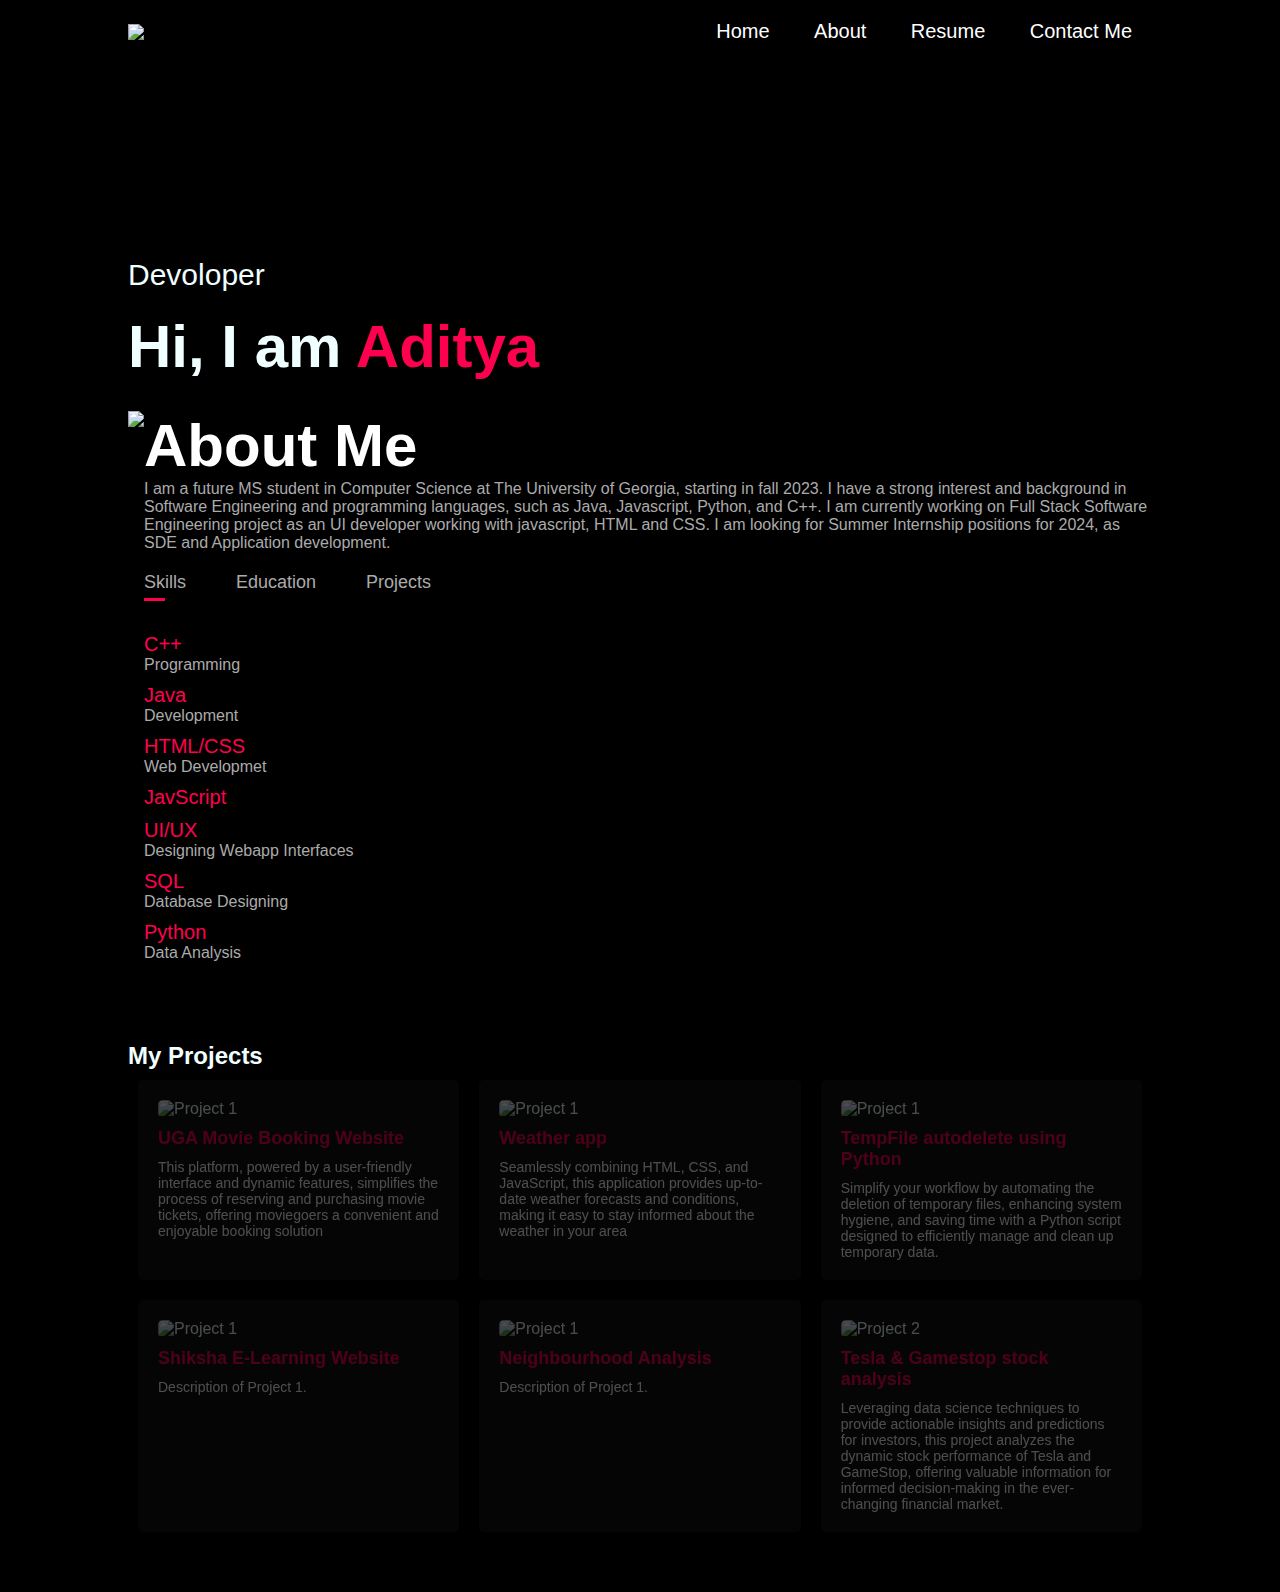
==== index.html @ 6c4380d5 "Add files via upload" ====
<!DOCTYPE html>
<html lang="en">
<head>
    <meta charset="UTF-8">
    <meta name="viewport" content="width=device-width, initial-scale=1.0">
    <title>AdityaMalode</title>
    <link rel="stylesheet" href="style.css">
</head>
<body>
<div>
    <div class="container">
        <nav>
            <img src="images\logo.png" class="logo">
            <ul>
                <li><a href="#">Home</a></li>
                <li><a href="#">About</a></li>
                <li><a href="#">Resume</a></li>
                <li><a href="#">Contact Me</a></li>
            </ul>
        </nav>
        <div class="header-text">
            <p>Devoloper</p>
            <h1>Hi, I am <span>Aditya</span></h1>
        </div>
    </div>
</div>
<!---------------------about---------------------->
<div id="about">
    <div class="container">
        <div class="row">
            <div class="about col-1">
                <img src="images\user.png">
            </div>
            <div class="about col-2">
                <h1 class="sub-title">About Me</h1>
                <p>I am a future MS student in Computer Science at <span>The University of Georgia</span>, starting in fall 2023.
                    I have a strong interest and background in Software Engineering and programming languages, 
                    such as Java, Javascript, Python, and C++. I am currently working on Full Stack Software Engineering 
                    project as an UI developer working with javascript, HTML and CSS.
                    I am looking for Summer Internship positions for 2024, as SDE and Application development.</p>
                <div class="tab-titles">
                    <P class="tab-links active-link" onclick="opentab('skills')"> Skills</P>
                    <P class="tab-links "onclick="opentab('education')"> Education</P>
                    <P class="tab-links"onclick="opentab('projects')"> Projects</P>
                </div>
                <div class="tab-contents active-tab" id="skills">
                    <ul>
                        <li><span>C++</span><br>Programming</li>
                        <li><span>Java</span><br>Development</li>
                        <li><span>HTML/CSS</span><br> Web Developmet</li>
                        <li><span>JavScript</span></li>
                        <li><span>UI/UX</span><br> Designing Webapp Interfaces</li>
                        <li><span>SQL</span><br>Database Designing</li>
                        <li><span>Python</span><br> Data Analysis</li>
                    </ul>
                </div>
                <div class="tab-contents" id="education">
                    <ul>
                        <li><span>2023-Present</span><br>The University of Georgia,Athens</li>
                        <li><span>2018-2022</span><br>K.K.Wagh Instutute of engineering Education & Research, Nashik India</li>
                        <li><span>2016-2018</span><br> K.V.N Naik ACS Junior College</li>
                    </ul>
                </div>
                <div class="tab-contents" id="projects">
                    <ul>
                        <li><span>C++</span><br>Programming</li>
                        <li><span>Java</span><br>Development</li>
                        <li><span>HTML/CSS</span><br> Web Developmet</li>
                        <li><span>JavScript</span></li>
                        <li><span>UI/UX</span><br> Designing Webapp Interfaces</li>
                        <li><span>SQL</span><br>Database Designing</li>
                        <li><span>Python</span><br> Data Analysis</li>
                    </ul>
                </div>
            </div>
        </div>
    </div>
</div>
</div>

<!-- Projects Section -->
<div id="projects">
    <div class="container">
        <h2>My Projects</h2>
        <div class="project-cards">
            <!-- Project Card 1 -->
            <div class="project-card">
                <img src="images\project1.jpg" alt="Project 1">
                <h3>UGA Movie Booking Website</h3>
                <p>This platform, powered by a user-friendly interface and dynamic features, 
                    simplifies the process of reserving and purchasing movie tickets, 
                    offering moviegoers a convenient and enjoyable booking solution</p>
            </div>
            <!-- Project Card 1 -->
            <div class="project-card">
                <img src="images\weather.jpg" alt="Project 1">
                <h3>Weather app</h3>
                <p>Seamlessly combining HTML, CSS, and JavaScript, 
                    this application provides up-to-date weather forecasts and conditions,
                    making it easy to stay informed about the weather in your area</p>
            </div>
            <!-- Project Card 1 -->
            <div class="project-card">
                <img src="images\python.png" alt="Project 1">
                <h3>TempFile autodelete using Python</h3>
                <p>Simplify your workflow by automating the deletion of temporary files, 
                    enhancing system hygiene, and saving time with a 
                    Python script designed to efficiently manage and clean up temporary data.</p>
            </div>
            <!-- Project Card 1 -->
            <div class="project-card">
                <img src="images\project1.jpg" alt="Project 1">
                <h3>Shiksha E-Learning Website</h3>
                <p>Description of Project 1.</p>
            </div>
            <!-- Project Card 1 -->
            <div class="project-card">
                <img src="images\neighbourhood.png" alt="Project 1">
                <h3>Neighbourhood Analysis</h3>
                <p>Description of Project 1.</p>
            </div>

            <!-- Project Card 2 -->
            <div class="project-card">
                <img src="images\teslagame.jpg" alt="Project 2">
                <h3>Tesla & Gamestop stock analysis</h3>
                <p>Leveraging data science techniques to provide actionable insights and predictions for investors, 
                    this project analyzes the dynamic stock performance of Tesla and GameStop, 
                    offering valuable information for informed decision-making in the ever-changing financial market.</p>
            </div>

            <!-- Add more project cards as needed -->
        </div>
<script>
    var tablinks = document.getElementsByClassName("tab-links");
    var tabcontents = document.getElementsByClassName("tab-contents");

    function opentab(tabname) {
        for (tablink of tablinks) {
            tablink.classList.remove("active-link");
        }
        for (tabcontent of tabcontents) {
            tabcontent.classList.remove("active-tab");
        }
        document.getElementById(tabname).classList.add("active-tab");
        event.currentTarget.classList.add("active-link");
    }
</script>
</body>
</html>
---- style.css ----
* {
    margin: 0;
    padding: 0;
    font-family: 'Poppins', sans-serif;
    box-sizing: border-box;
}

body {
    background-color: black;
    background-size: cover;
    background-repeat: no-repeat;
    background-attachment: fixed;
    color: azure;
}
#header{
    width: 100%;
    height: 100vh;
}
.container{
    padding: 10px 10%;
}
nav{
    display: flex;
    align-items: center;
    justify-content: space-between;
    flex-wrap: wrap;
}
.logo{
    width: 340px;
}
nav ul li{
    display: inline-block;
    list-style: none;
    margin: 10px 20px;
}
nav ul li a{
    color: white;
    text-decoration: none;
    font-size: 20px;
    position: relative;
}
nav ul li a::after{
    content: '';
    width: 0;
    height: 3px;
    background: #ff004f;
    position: absolute;
    left: 0;
    bottom: -6px;
    transition: 1s;
}
nav ul li a:hover::after{
    width: 100%;
}
.header-text{
    margin-top: 20%;
    font-size: 30px;
}
.header-text h1{
    font-size: 60px;
    margin-top: 20px;
}
.header-text h1 span{
    color: #ff004f;
}
/*---------------------about----------------------*/
/* ... (your existing code) ... */

/*---------------------about----------------------*/
#about {
    padding: 10px 0;
    color: #ababab;
}

.row {
    display: flex;
    justify-content: space-between;
    
}

.about-col-1{
    flex-basis: 35%; 
}

.about-col-1 img{
    width: 100%;
    border-radius: 15px;
}

.about-col-2{
    flex-basis: 60%; 
}

.sub-title{
    font-size: 60px;
    font-weight: 700;
    color: #fff;
}
.tab-titles{
    display: flex;
    margin: 20px 0 40px;
}
.tab-links{
    margin-right:50px ;
    font-size: 18px;
    font-weight: 500;
    cursor: pointer;
    position: relative;
}
.tab-links::after{
    content: '';
    width: 0;
    height: 3px;
    background: #ff004f;
    position: absolute;
    left: 0;
    bottom: -8px;
    transition: 0.5s;
}
.tab-links.active-link::after{
    width: 50%;
}
.tab-contents ul li{
    list-style: none;
    margin: 10px 0;

}
.tab-contents ul li span{
    color: #ff004f;
    font-size: 20px;
}
.tab-contents{
    display: none;
}
.tab-contents.active-tab{
    display: block;
}
/* ... (your existing CSS code) ... */

/* Projects Section styles */
#projects {
    background-color: #000000;
    padding: 40px 0;
    position: sticky;
    top: 0;
}

.project-cards {
    display: flex;
    flex-wrap: wrap;
    justify-content: space-between;
}

.project-card {
    width: calc(33.33% - 20px);
    margin: 10px;
    background-color: #131212;
    padding: 20px;
    border-radius: 5px;
    overflow: hidden;
    transition: transform 0.3s, filter 0.3s, opacity 0.3s; /* Add transitions for transform, filter, and opacity */
}

.project-card img {
    max-width: 100%;
    height: auto;
    transition: transform 0.3s; /* Apply a transition for the zoom effect */

    /* Additional styles for the project image */
    border-radius: 5px; /* Add rounded corners to the image */
    box-shadow: 0 4px 6px rgba(0, 0, 0, 0.1); /* Add a subtle box shadow */
}

.project-card h3 {
    color: #ff004f;
    font-size: 18px;
    margin-top: 10px;
}

.project-card p {
    color: #fff;
    font-size: 14px;
    margin-top: 10px;
}

/* Add a hover effect for the project card */
.project-card:hover {
    transform: scale(1.5); /* Zoom in by 5% when hovered */
    filter: brightness(1.2); /* Increase brightness of the hovered card */
    opacity: 1; /* Make the hovered card fully opaque */
}

.project-card:hover img {
    transform: scale(1.2); /* Zoom in the image by 20% when hovered */
}

/* Dim the non-hovered cards */
.project-card:not(:hover) {
    filter: brightness(0.6); 
    opacity: 0.5; 
}

/* ... (other CSS styles for the rest of your page) */
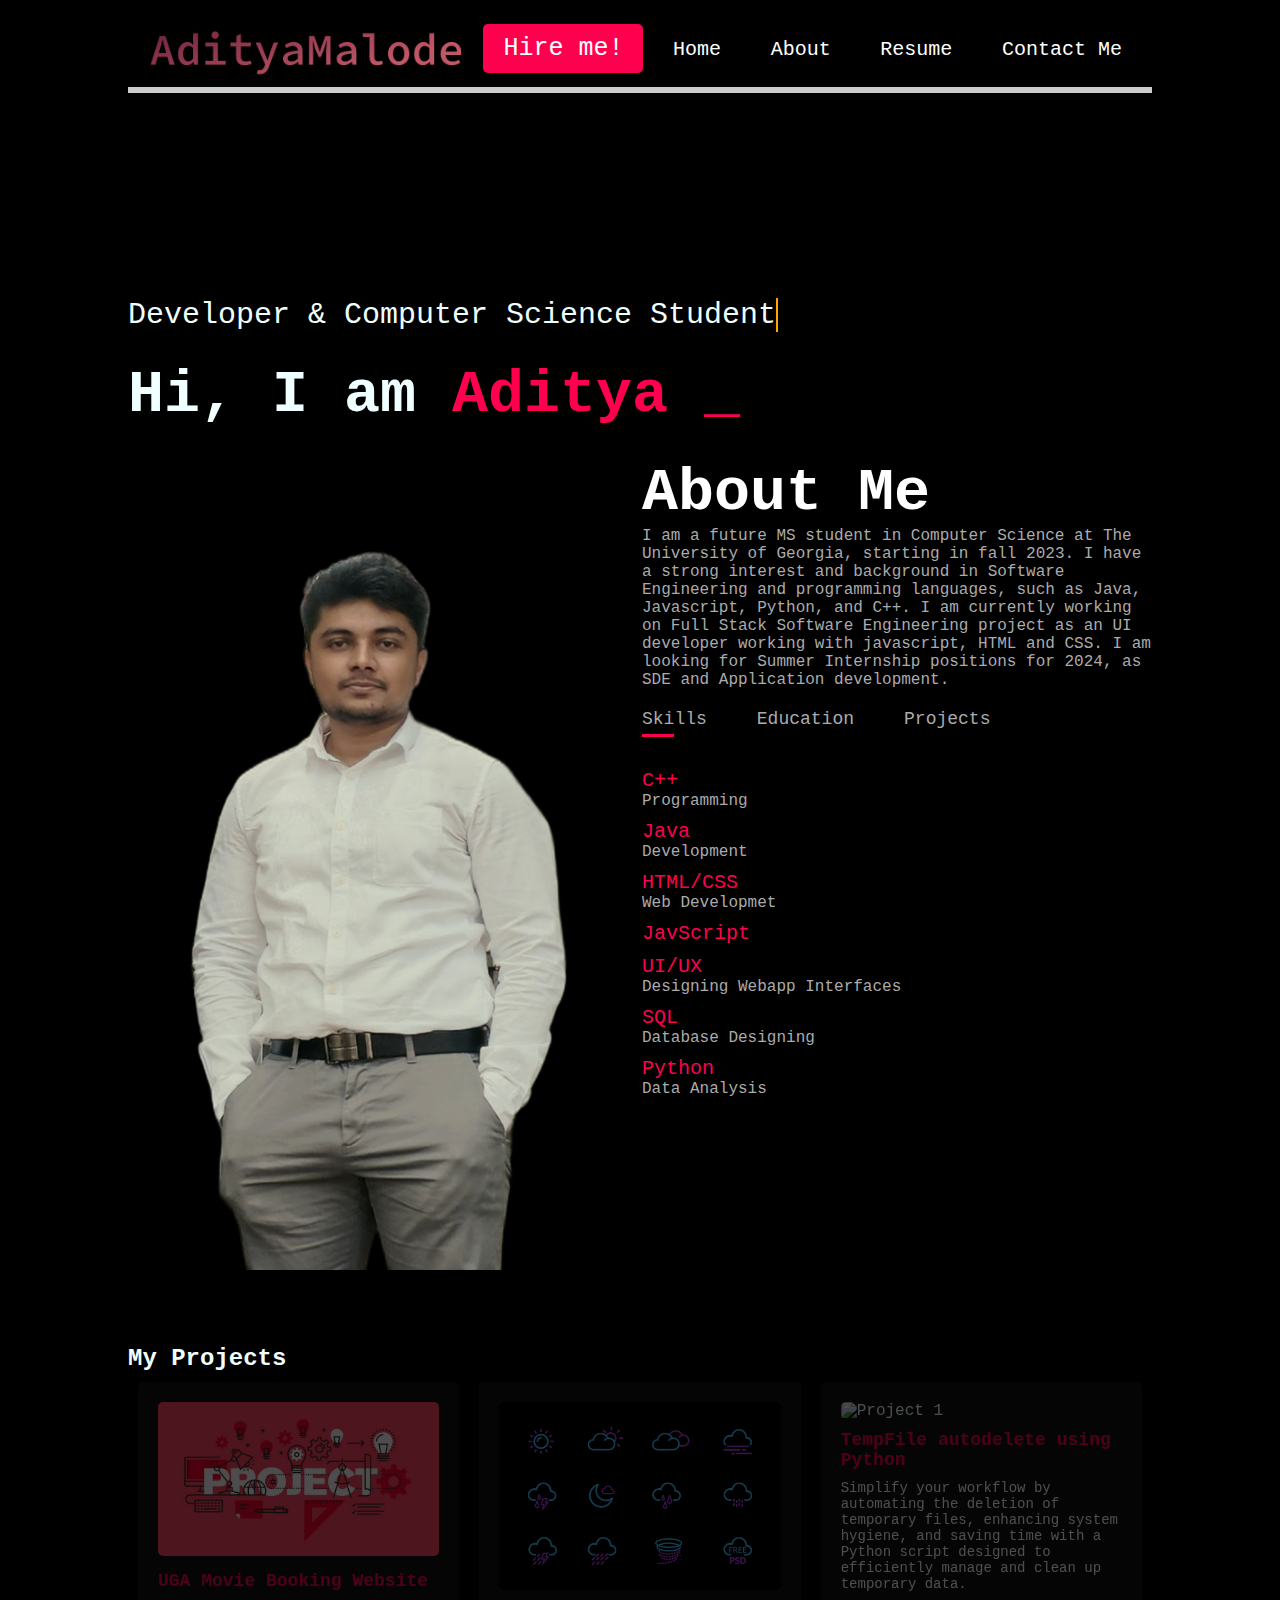
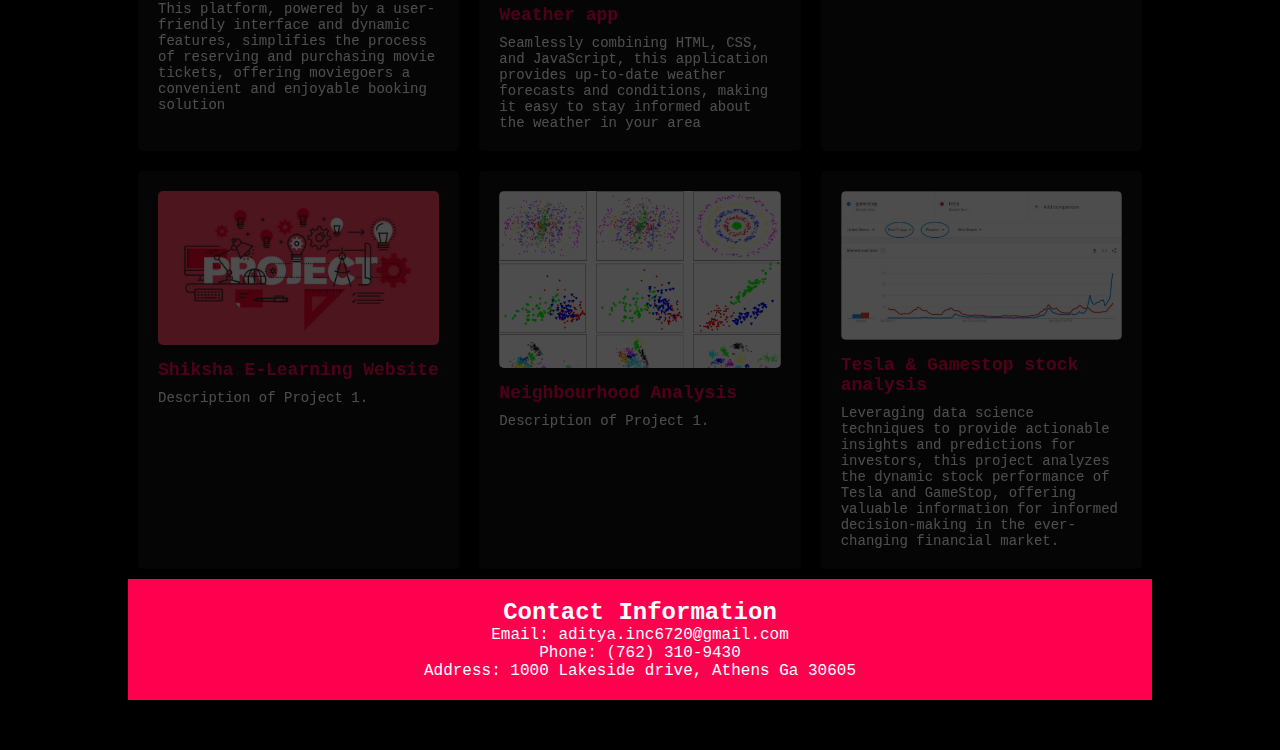
==== commit 667ef3e7: "Add files via upload" ====
--- a/index.html
+++ b/index.html
@@ -12,15 +12,19 @@
         <nav>
             <img src="images\logo.png" class="logo">
             <ul>
+                <button class="hire-me-button blink" onclick="hireMe()">Hire me!</button>
                 <li><a href="#">Home</a></li>
-                <li><a href="#">About</a></li>
-                <li><a href="#">Resume</a></li>
-                <li><a href="#">Contact Me</a></li>
+                <li><a href="https://www.linkedin.com/in/am6720/">About</a></li>
+                <li><a href="resume.html">Resume</a></li>
+                <li><a href="contactme.html">Contact Me</a></li>
             </ul>
         </nav>
+        <div id="progress-bar-container">
+            <div id="progress-bar"></div>
+        </div>
         <div class="header-text">
-            <p>Devoloper</p>
-            <h1>Hi, I am <span>Aditya</span></h1>
+            <p class="typing-text">Developer & Computer Science Student</p>
+            <h1>Hi, I am <span>Aditya <span class="blinking-underscore"></span></span></h1>
         </div>
     </div>
 </div>
@@ -56,20 +60,33 @@
                 </div>
                 <div class="tab-contents" id="education">
                     <ul>
-                        <li><span>2023-Present</span><br>The University of Georgia,Athens</li>
-                        <li><span>2018-2022</span><br>K.K.Wagh Instutute of engineering Education & Research, Nashik India</li>
-                        <li><span>2016-2018</span><br> K.V.N Naik ACS Junior College</li>
+                        <li>
+                            <span>MS Computer Science</span><br>
+                            <span>2023-Present</span><br>
+                            The University of Georgia, Athens
+                        </li>
+                        <li>
+                            <span>BE Electrical Engineering </span>
+                            <b class="floating-gpa">GPA 9.18</b><br>
+                            <span>2018-2022</span><br>
+                            K.K.Wagh Institute of Engineering Education & Research, Nashik, India
+                        </li>
+                        <li>
+                            <span>Junior College General Sciences</span>
+                            <b class="floating-gpa">GPA 7.31</b><br>
+                            <span>2016-2018</span><br>
+                            K.V.N Naik ACS Junior College
+                        </li>
                     </ul>
                 </div>
                 <div class="tab-contents" id="projects">
                     <ul>
-                        <li><span>C++</span><br>Programming</li>
-                        <li><span>Java</span><br>Development</li>
-                        <li><span>HTML/CSS</span><br> Web Developmet</li>
-                        <li><span>JavScript</span></li>
-                        <li><span>UI/UX</span><br> Designing Webapp Interfaces</li>
-                        <li><span>SQL</span><br>Database Designing</li>
-                        <li><span>Python</span><br> Data Analysis</li>
+                        <li><span>UGA Movie Booking Website</span><br>Development/li>
+                        <li><span>Weather app</span><br>Development</li>
+                        <li><span>TempFile autodelete using Python</span><br> Python Automation</li>
+                        <li><span>Shiksha E-Learning Website</span></li>
+                        <li><span>Neighbourhood Analysis</span><br>Data Science Project</li>
+                        <li><span>Tesla & Gamestop stock analysis</span><br>Data Science Project</li>
                     </ul>
                 </div>
             </div>
@@ -130,6 +147,12 @@
             </div>
 
             <!-- Add more project cards as needed -->
+        </div>
+        <div class="footer">
+            <h2>Contact Information</h2>
+            <p>Email: aditya.inc6720@gmail.com</p>
+            <p>Phone: (762) 310-9430</p>
+            <p>Address: 1000 Lakeside drive, Athens Ga 30605</p>
         </div>
 <script>
     var tablinks = document.getElementsByClassName("tab-links");
@@ -145,6 +168,36 @@
         document.getElementById(tabname).classList.add("active-tab");
         event.currentTarget.classList.add("active-link");
     }
+    const textElement = document.querySelector(".typing-text");
+        const text = textElement.innerText;
+        let index = 0;
+        let isTyping = true;
+
+        function type() {
+            if (isTyping) {
+                textElement.innerText = text.slice(0, index);
+                index++;
+                if (index > text.length) {
+                    isTyping = false;
+                    setTimeout(type, 100); // Pause for 1 second after typing
+                } else {
+                    setTimeout(type, 10); // Adjust the typing speed as needed
+                }
+            } else {
+                textElement.innerText = text.slice(0, index);
+                index--;
+          
+            }
+        }
+
+        type();
+        window.addEventListener('scroll', () => {
+    const scrollTop = window.scrollY;
+    const scrollHeight = document.documentElement.scrollHeight - window.innerHeight;
+    const progress = (scrollTop / scrollHeight) * 100;
+    document.getElementById('progress-bar').style.width = progress + '%';
+});
+
 </script>
 </body>
 </html>--- a/style.css
+++ b/style.css
@@ -1,7 +1,7 @@
 * {
     margin: 0;
     padding: 0;
-    font-family: 'Poppins', sans-serif;
+    font-family: 'Courier New', monospace;
     box-sizing: border-box;
 }
 
@@ -14,32 +14,76 @@
 }
 #header{
     width: 100%;
-    height: 100vh;
+    height: 90vh;
 }
 .container{
     padding: 10px 10%;
 }
-nav{
+nav {
+    background-color: #000000;
+    padding: 10px;
     display: flex;
     align-items: center;
     justify-content: space-between;
     flex-wrap: wrap;
+    position: sticky;
+    top: 0; /* Stick to the top of the viewport */
+    z-index: 100; /* Add a z-index to ensure it's above other content */
+}
+#progress-bar-container {
+    position: sticky;
+    top: 60px; /* Adjust the top position to match your navbar height */
+    background-color: #ccc;
+    height: 6px; /* Height of the progress bar */
+    z-index: 1000;
+}
+
+/* Progress bar */
+#progress-bar {
+    height: 100%;
+    width: 0;
+    background-color: #ff004f; /* Color of the progress bar */
 }
 .logo{
     width: 340px;
 }
-nav ul li{
+nav ul li {
     display: inline-block;
     list-style: none;
     margin: 10px 20px;
-}
-nav ul li a{
+    position: relative;
+    transition: transform 0.5s; /* Add a transition for smooth bounce effect */
+}
+
+nav ul li a {
     color: white;
     text-decoration: none;
     font-size: 20px;
     position: relative;
 }
-nav ul li a::after{
+
+/* Bounce animation for navigation links on hover */
+nav ul li:hover {
+    animation: bounce 2s;
+}
+
+@keyframes bounce {
+    0%,
+    20%,
+    50%,
+    80%,
+    100% {
+        transform: translateY(0);
+    }
+    40% {
+        transform: translateY(-15px);
+    }
+    60% {
+        transform: translateY(-10px);
+    }
+}
+
+nav ul li a::after {
     content: '';
     width: 0;
     height: 3px;
@@ -49,7 +93,8 @@
     bottom: -6px;
     transition: 1s;
 }
-nav ul li a:hover::after{
+
+nav ul li:hover a::after {
     width: 100%;
 }
 .header-text{
@@ -63,9 +108,93 @@
 .header-text h1 span{
     color: #ff004f;
 }
+/* Add a blinking underscore animation to the span with the class 'blinking-underscore' */
+.blinking-underscore {
+    display: inline-block;
+}
+
+.blinking-underscore::after {
+    content: "_";
+    animation: blink 1s infinite;
+}
+
+@keyframes blink {
+    0%, 100% { opacity: 0; }
+    50% { opacity: 2; }
+}
+
+@keyframes float {
+    10%, 100% {
+        transform: translateY(0);
+    }
+    50% {
+        transform: translateY(-5px);
+    }
+}
+
+/* Keyframes for shining animation */
+@keyframes shine {
+    0%, 100% {
+        opacity: 1.7;
+    }
+    50% {
+        opacity: 0.8;
+    }
+}
+.typing-text {
+    white-space: nowrap;
+    overflow: hidden;
+    border-right: 0.08em solid orange; /* Adjust the color and thickness as needed */
+    margin: 0;
+    padding: 0;
+    display: inline-block;
+    animation: typing 4s steps(40, end), blink-caret 1s step-end infinite;
+}
+
+@keyframes typing {
+    from {
+        width: 0;
+    }
+    to {
+        width: 100%;
+    }
+}
+
+@keyframes blink-caret {
+    from, to {
+        border-color: transparent;
+    }
+}
+
+/* Apply the floating and shining animations to elements with class 'floating-gpa' */
+.floating-gpa {
+    display: inline-block;
+    animation: float 2s infinite, shine 2s infinite;
+}
 /*---------------------about----------------------*/
 /* ... (your existing code) ... */
-
+.hire-me-button {
+    background-color: #ff004f;
+    color: rgb(255, 255, 255);
+    padding: 10px 20px;
+    border: none;
+    border-radius: 5px;
+    font-size: 25px;
+    cursor: pointer;
+}
+
+.hire-me-button.blink {
+    animation: blink 1s infinite;
+}
+
+@keyframes blink {
+    0%, 100% {
+        opacity: 1;
+    }
+    50% {
+        opacity: 0;
+    }
+}
 /*---------------------about----------------------*/
 #about {
     padding: 10px 0;
@@ -201,4 +330,50 @@
 }
 
 /* ... (other CSS styles for the rest of your page) */
-
+body {
+    font-family: 'Poppins', sans-serif;
+}
+
+.contact-cards {
+    display: flex;
+    justify-content: center;
+    align-items: center;
+    height: 100vh;
+}
+
+.contact-card {
+    background-color: #fff;
+    padding: 20px;
+    border-radius: 10px;
+    box-shadow: 0 2px 4px rgba(0, 0, 0, 0.1);
+    margin: 10px;
+    text-align: center;
+}
+
+.contact-card h2 {
+    font-size: 24px;
+}
+
+.contact-card p {
+    font-size: 18px;
+}
+
+.contact-card ul {
+    list-style: none;
+    padding: 0;
+}
+
+.contact-card ul li {
+    margin: 10px 0;
+}
+
+.contact-card a {
+    text-decoration: none;
+    color: #0077B5; /* Adjust the color to match your branding */
+}
+.footer {
+    background-color: #ff004f;
+    color: white;
+    text-align: center;
+    padding: 20px;
+}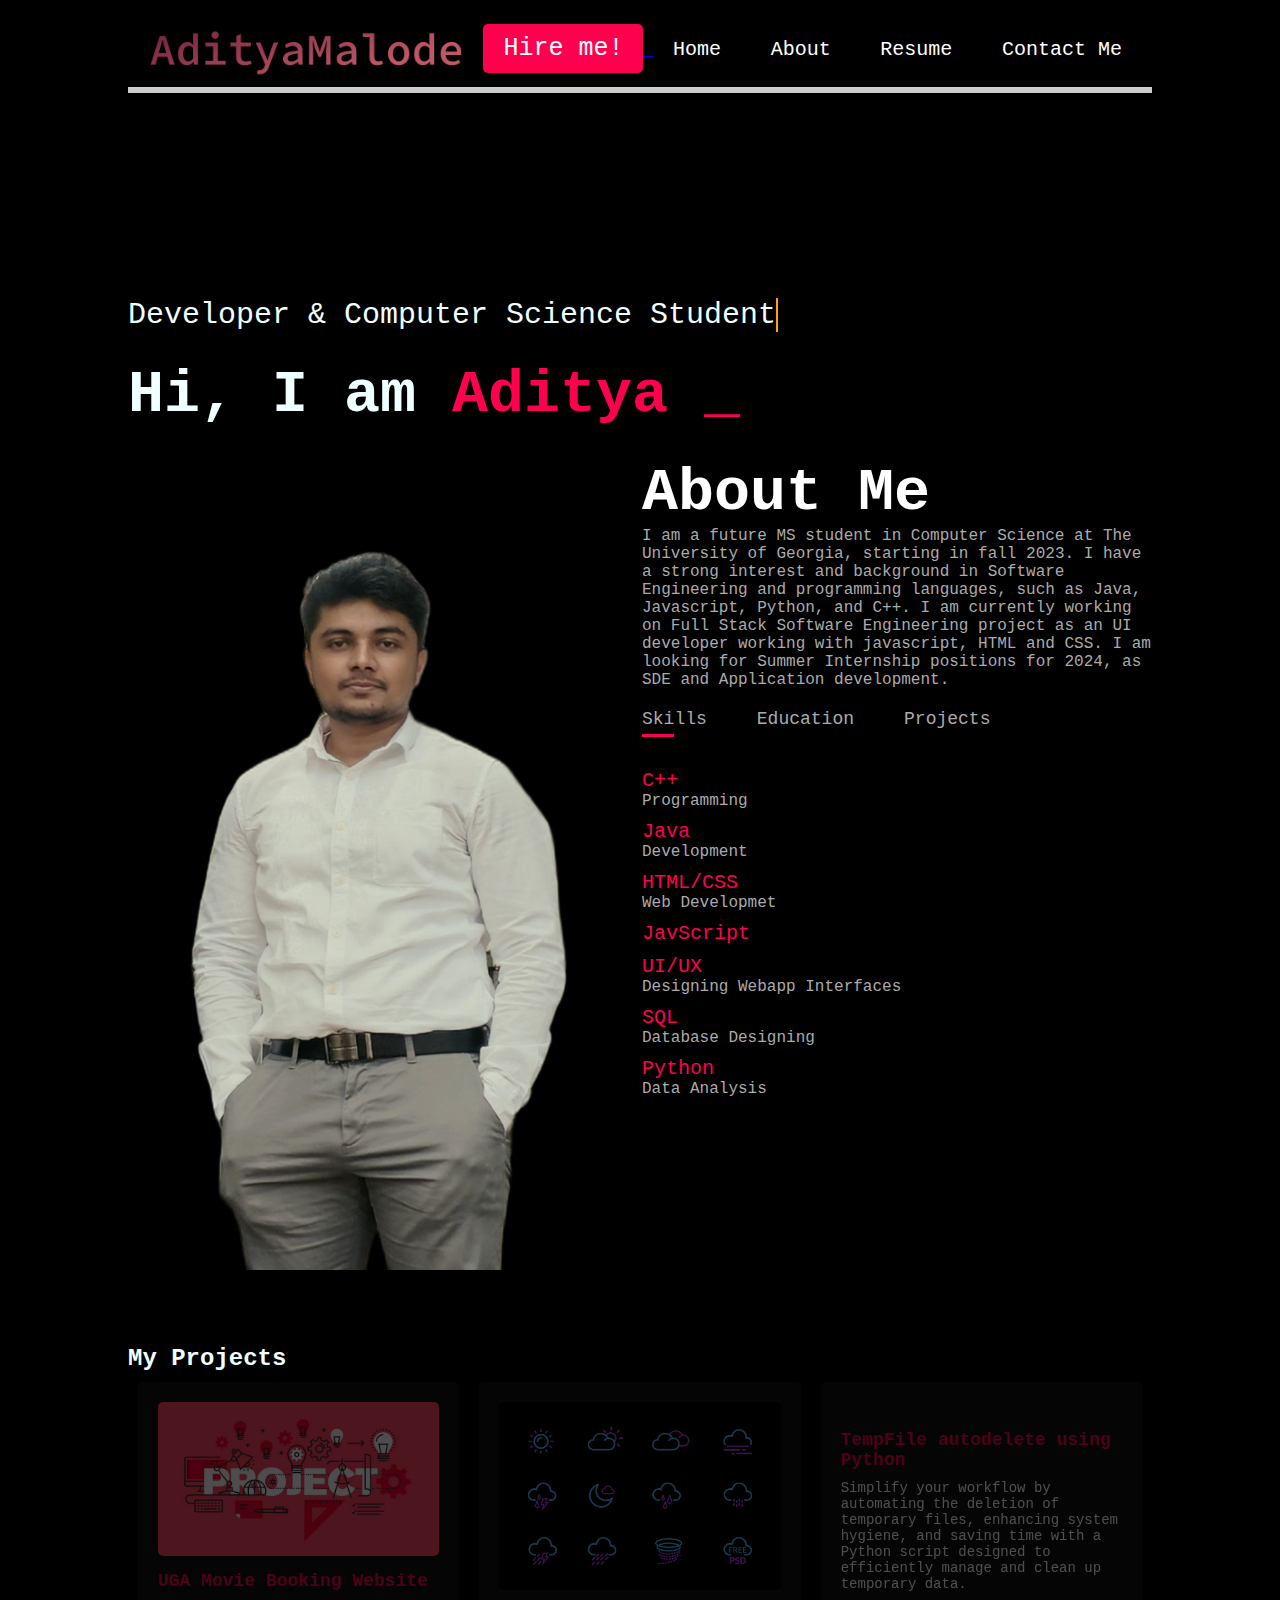
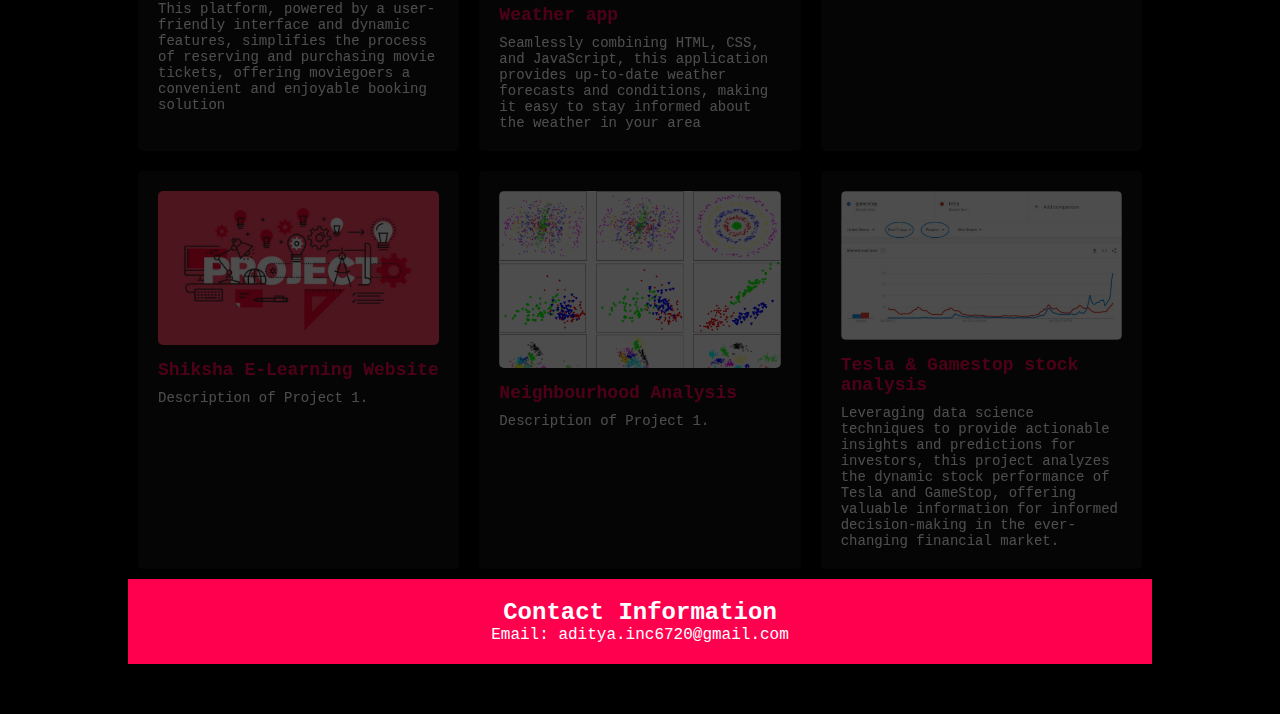
==== commit a6dbce0a: "Add files via upload" ====
--- a/index.html
+++ b/index.html
@@ -1,203 +1,202 @@
-<!DOCTYPE html>
-<html lang="en">
-<head>
-    <meta charset="UTF-8">
-    <meta name="viewport" content="width=device-width, initial-scale=1.0">
-    <title>AdityaMalode</title>
-    <link rel="stylesheet" href="style.css">
-</head>
-<body>
-<div>
-    <div class="container">
-        <nav>
-            <img src="images\logo.png" class="logo">
-            <ul>
-                <button class="hire-me-button blink" onclick="hireMe()">Hire me!</button>
-                <li><a href="#">Home</a></li>
-                <li><a href="https://www.linkedin.com/in/am6720/">About</a></li>
-                <li><a href="resume.html">Resume</a></li>
-                <li><a href="contactme.html">Contact Me</a></li>
-            </ul>
-        </nav>
-        <div id="progress-bar-container">
-            <div id="progress-bar"></div>
-        </div>
-        <div class="header-text">
-            <p class="typing-text">Developer & Computer Science Student</p>
-            <h1>Hi, I am <span>Aditya <span class="blinking-underscore"></span></span></h1>
-        </div>
-    </div>
-</div>
-<!---------------------about---------------------->
-<div id="about">
-    <div class="container">
-        <div class="row">
-            <div class="about col-1">
-                <img src="images\user.png">
-            </div>
-            <div class="about col-2">
-                <h1 class="sub-title">About Me</h1>
-                <p>I am a future MS student in Computer Science at <span>The University of Georgia</span>, starting in fall 2023.
-                    I have a strong interest and background in Software Engineering and programming languages, 
-                    such as Java, Javascript, Python, and C++. I am currently working on Full Stack Software Engineering 
-                    project as an UI developer working with javascript, HTML and CSS.
-                    I am looking for Summer Internship positions for 2024, as SDE and Application development.</p>
-                <div class="tab-titles">
-                    <P class="tab-links active-link" onclick="opentab('skills')"> Skills</P>
-                    <P class="tab-links "onclick="opentab('education')"> Education</P>
-                    <P class="tab-links"onclick="opentab('projects')"> Projects</P>
-                </div>
-                <div class="tab-contents active-tab" id="skills">
-                    <ul>
-                        <li><span>C++</span><br>Programming</li>
-                        <li><span>Java</span><br>Development</li>
-                        <li><span>HTML/CSS</span><br> Web Developmet</li>
-                        <li><span>JavScript</span></li>
-                        <li><span>UI/UX</span><br> Designing Webapp Interfaces</li>
-                        <li><span>SQL</span><br>Database Designing</li>
-                        <li><span>Python</span><br> Data Analysis</li>
-                    </ul>
-                </div>
-                <div class="tab-contents" id="education">
-                    <ul>
-                        <li>
-                            <span>MS Computer Science</span><br>
-                            <span>2023-Present</span><br>
-                            The University of Georgia, Athens
-                        </li>
-                        <li>
-                            <span>BE Electrical Engineering </span>
-                            <b class="floating-gpa">GPA 9.18</b><br>
-                            <span>2018-2022</span><br>
-                            K.K.Wagh Institute of Engineering Education & Research, Nashik, India
-                        </li>
-                        <li>
-                            <span>Junior College General Sciences</span>
-                            <b class="floating-gpa">GPA 7.31</b><br>
-                            <span>2016-2018</span><br>
-                            K.V.N Naik ACS Junior College
-                        </li>
-                    </ul>
-                </div>
-                <div class="tab-contents" id="projects">
-                    <ul>
-                        <li><span>UGA Movie Booking Website</span><br>Development/li>
-                        <li><span>Weather app</span><br>Development</li>
-                        <li><span>TempFile autodelete using Python</span><br> Python Automation</li>
-                        <li><span>Shiksha E-Learning Website</span></li>
-                        <li><span>Neighbourhood Analysis</span><br>Data Science Project</li>
-                        <li><span>Tesla & Gamestop stock analysis</span><br>Data Science Project</li>
-                    </ul>
-                </div>
-            </div>
-        </div>
-    </div>
-</div>
-</div>
-
-<!-- Projects Section -->
-<div id="projects">
-    <div class="container">
-        <h2>My Projects</h2>
-        <div class="project-cards">
-            <!-- Project Card 1 -->
-            <div class="project-card">
-                <img src="images\project1.jpg" alt="Project 1">
-                <h3>UGA Movie Booking Website</h3>
-                <p>This platform, powered by a user-friendly interface and dynamic features, 
-                    simplifies the process of reserving and purchasing movie tickets, 
-                    offering moviegoers a convenient and enjoyable booking solution</p>
-            </div>
-            <!-- Project Card 1 -->
-            <div class="project-card">
-                <img src="images\weather.jpg" alt="Project 1">
-                <h3>Weather app</h3>
-                <p>Seamlessly combining HTML, CSS, and JavaScript, 
-                    this application provides up-to-date weather forecasts and conditions,
-                    making it easy to stay informed about the weather in your area</p>
-            </div>
-            <!-- Project Card 1 -->
-            <div class="project-card">
-                <img src="images\python.png" alt="Project 1">
-                <h3>TempFile autodelete using Python</h3>
-                <p>Simplify your workflow by automating the deletion of temporary files, 
-                    enhancing system hygiene, and saving time with a 
-                    Python script designed to efficiently manage and clean up temporary data.</p>
-            </div>
-            <!-- Project Card 1 -->
-            <div class="project-card">
-                <img src="images\project1.jpg" alt="Project 1">
-                <h3>Shiksha E-Learning Website</h3>
-                <p>Description of Project 1.</p>
-            </div>
-            <!-- Project Card 1 -->
-            <div class="project-card">
-                <img src="images\neighbourhood.png" alt="Project 1">
-                <h3>Neighbourhood Analysis</h3>
-                <p>Description of Project 1.</p>
-            </div>
-
-            <!-- Project Card 2 -->
-            <div class="project-card">
-                <img src="images\teslagame.jpg" alt="Project 2">
-                <h3>Tesla & Gamestop stock analysis</h3>
-                <p>Leveraging data science techniques to provide actionable insights and predictions for investors, 
-                    this project analyzes the dynamic stock performance of Tesla and GameStop, 
-                    offering valuable information for informed decision-making in the ever-changing financial market.</p>
-            </div>
-
-            <!-- Add more project cards as needed -->
-        </div>
-        <div class="footer">
-            <h2>Contact Information</h2>
-            <p>Email: aditya.inc6720@gmail.com</p>
-            <p>Phone: (762) 310-9430</p>
-            <p>Address: 1000 Lakeside drive, Athens Ga 30605</p>
-        </div>
-<script>
-    var tablinks = document.getElementsByClassName("tab-links");
-    var tabcontents = document.getElementsByClassName("tab-contents");
-
-    function opentab(tabname) {
-        for (tablink of tablinks) {
-            tablink.classList.remove("active-link");
-        }
-        for (tabcontent of tabcontents) {
-            tabcontent.classList.remove("active-tab");
-        }
-        document.getElementById(tabname).classList.add("active-tab");
-        event.currentTarget.classList.add("active-link");
-    }
-    const textElement = document.querySelector(".typing-text");
-        const text = textElement.innerText;
-        let index = 0;
-        let isTyping = true;
-
-        function type() {
-            if (isTyping) {
-                textElement.innerText = text.slice(0, index);
-                index++;
-                if (index > text.length) {
-                    isTyping = false;
-                    setTimeout(type, 100); // Pause for 1 second after typing
-                } else {
-                    setTimeout(type, 10); // Adjust the typing speed as needed
-                }
-            } else {
-                textElement.innerText = text.slice(0, index);
-                index--;
-          
-            }
-        }
-
-        type();
-        window.addEventListener('scroll', () => {
-    const scrollTop = window.scrollY;
-    const scrollHeight = document.documentElement.scrollHeight - window.innerHeight;
-    const progress = (scrollTop / scrollHeight) * 100;
-    document.getElementById('progress-bar').style.width = progress + '%';
-});
-
-</script>
-</body>
-</html>+<!DOCTYPE html>
+<html lang="en">
+<head>
+    <meta charset="UTF-8">
+    <meta name="viewport" content="width=device-width, initial-scale=1.0">
+    <title>AdityaMalode</title>
+    <link rel="stylesheet" href="style.css">
+</head>
+<body>
+<div>
+    <div class="container">
+        <nav>
+            <img alt="" src="images\logo.png" class="logo">
+            <ul>
+                <a href="https://www.linkedin.com/in/am6720/" target="_blank">
+                    <button class="hire-me-button blink">Hire me!</button>
+                </a>
+                <li><a href="#">Home</a></li>
+                <li><a href="https://www.linkedin.com/in/am6720/">About</a></li>
+                <li><a href="resume.html">Resume</a></li>
+                <li><a href="contactme.html">Contact Me</a></li>
+            </ul>
+        </nav>
+        <div id="progress-bar-container">
+            <div id="progress-bar"></div>
+        </div>
+        <div class="header-text">
+            <p class="typing-text">Developer & Computer Science Student</p>
+            <h1>Hi, I am <span>Aditya <span class="blinking-underscore"></span></span></h1>
+        </div>
+    </div>
+</div>
+<!---------------------about---------------------->
+<div id="about">
+    <div class="container">
+        <div class="row">
+            <div class="about col-1">
+                <img alt="" src="images\user.png">
+            </div>
+            <div class="about col-2">
+                <h1 class="sub-title">About Me</h1>
+                <p>I am a future MS student in Computer Science at <span>The University of Georgia</span>, starting in fall 2023.
+                    I have a strong interest and background in Software Engineering and programming languages, 
+                    such as Java, Javascript, Python, and C++. I am currently working on Full Stack Software Engineering 
+                    project as an UI developer working with javascript, HTML and CSS.
+                    I am looking for Summer Internship positions for 2024, as SDE and Application development.</p>
+                <div class="tab-titles">
+                    <P class="tab-links active-link" onclick="opentab('skills')"> Skills</P>
+                    <P class="tab-links "onclick="opentab('education')"> Education</P>
+                    <P class="tab-links"onclick="opentab('projects')"> Projects</P>
+                </div>
+                <div class="tab-contents active-tab" id="skills">
+                    <ul>
+                        <li><span>C++</span><br>Programming</li>
+                        <li><span>Java</span><br>Development</li>
+                        <li><span>HTML/CSS</span><br> Web Developmet</li>
+                        <li><span>JavScript</span></li>
+                        <li><span>UI/UX</span><br> Designing Webapp Interfaces</li>
+                        <li><span>SQL</span><br>Database Designing</li>
+                        <li><span>Python</span><br> Data Analysis</li>
+                    </ul>
+                </div>
+                <div class="tab-contents" id="education">
+                    <ul>
+                        <li>
+                            <span>MS Computer Science</span><br>
+                            <span>2023-Present</span><br>
+                            The University of Georgia, Athens
+                        </li>
+                        <li>
+                            <span>BE Electrical Engineering </span>
+                            <b class="floating-gpa">GPA 9.18</b><br>
+                            <span>2018-2022</span><br>
+                            K.K.Wagh Institute of Engineering Education & Research, Nashik, India
+                        </li>
+                        <li>
+                            <span>Junior College General Sciences</span>
+                            <b class="floating-gpa">GPA 7.31</b><br>
+                            <span>2016-2018</span><br>
+                            K.V.N Naik ACS Junior College
+                        </li>
+                    </ul>
+                </div>
+                <div class="tab-contents" id="projects">
+                    <ul>
+                        <li><span>UGA Movie Booking Website</span><br>Development</li>
+                        <li><span>Weather app</span><br>Development</li>
+                        <li><span>TempFile autodelete using Python</span><br> Python Automation</li>
+                        <li><span>Shiksha E-Learning Website</span></li>
+                        <li><span>Neighbourhood Analysis</span><br>Data Science Project</li>
+                        <li><span>Tesla & Gamestop stock analysis</span><br>Data Science Project</li>
+                    </ul>
+                </div>
+            </div>
+        </div>
+    </div>
+</div>
+</div>
+
+<!-- Projects Section -->
+<div id="projects">
+    <div class="container">
+        <h2>My Projects</h2>
+        <div class="project-cards">
+            <!-- Project Card 1 -->
+            <div class="project-card">
+                <img alt="" src="images\project1.jpg" alt="Project 1">
+                <h3>UGA Movie Booking Website</h3>
+                <p>This platform, powered by a user-friendly interface and dynamic features, 
+                    simplifies the process of reserving and purchasing movie tickets, 
+                    offering moviegoers a convenient and enjoyable booking solution</p>
+            </div>
+            <!-- Project Card 1 -->
+            <div class="project-card">
+                <img alt="" src="images\weather.jpg" alt="Project 1">
+                <h3>Weather app</h3>
+                <p>Seamlessly combining HTML, CSS, and JavaScript, 
+                    this application provides up-to-date weather forecasts and conditions,
+                    making it easy to stay informed about the weather in your area</p>
+            </div>
+            <!-- Project Card 1 -->
+            <div class="project-card">
+                <img alt="" src="images\python.png" alt="Project 1">
+                <h3>TempFile autodelete using Python</h3>
+                <p>Simplify your workflow by automating the deletion of temporary files, 
+                    enhancing system hygiene, and saving time with a 
+                    Python script designed to efficiently manage and clean up temporary data.</p>
+            </div>
+            <!-- Project Card 1 -->
+            <div class="project-card">
+                <img alt="" src="images\project1.jpg" alt="Project 1">
+                <h3>Shiksha E-Learning Website</h3>
+                <p>Description of Project 1.</p>
+            </div>
+            <!-- Project Card 1 -->
+            <div class="project-card">
+                <img alt="" src="images\neighbourhood.png" alt="Project 1">
+                <h3>Neighbourhood Analysis</h3>
+                <p>Description of Project 1.</p>
+            </div>
+
+            <!-- Project Card 2 -->
+            <div class="project-card">
+                <img alt="" src="images\teslagame.jpg" alt="Project 2">
+                <h3>Tesla & Gamestop stock analysis</h3>
+                <p>Leveraging data science techniques to provide actionable insights and predictions for investors, 
+                    this project analyzes the dynamic stock performance of Tesla and GameStop, 
+                    offering valuable information for informed decision-making in the ever-changing financial market.</p>
+            </div>
+
+            <!-- Add more project cards as needed -->
+        </div>
+        <div class="footer">
+            <h2>Contact Information</h2>
+            <p>Email: aditya.inc6720@gmail.com</p>
+<script>
+    var tablinks = document.getElementsByClassName("tab-links");
+    var tabcontents = document.getElementsByClassName("tab-contents");
+
+    function opentab(tabname) {
+        for (tablink of tablinks) {
+            tablink.classList.remove("active-link");
+        }
+        for (tabcontent of tabcontents) {
+            tabcontent.classList.remove("active-tab");
+        }
+        document.getElementById(tabname).classList.add("active-tab");
+        event.currentTarget.classList.add("active-link");
+    }
+    const textElement = document.querySelector(".typing-text");
+        const text = textElement.innerText;
+        let index = 0;
+        let isTyping = true;
+
+        function type() {
+            if (isTyping) {
+                textElement.innerText = text.slice(0, index);
+                index++;
+                if (index > text.length) {
+                    isTyping = false;
+                    setTimeout(type, 100); // Pause for 1 second after typing
+                } else {
+                    setTimeout(type, 10); // Adjust the typing speed as needed
+                }
+            } else {
+                textElement.innerText = text.slice(0, index);
+                index--;
+          
+            }
+        }
+
+        type();
+        window.addEventListener('scroll', () => {
+    const scrollTop = window.scrollY;
+    const scrollHeight = document.documentElement.scrollHeight - window.innerHeight;
+    const progress = (scrollTop / scrollHeight) * 100;
+    document.getElementById('progress-bar').style.width = progress + '%';
+});
+
+</script>
+</body>
+</html>
--- a/style.css
+++ b/style.css
@@ -1,379 +1,417 @@
-* {
-    margin: 0;
-    padding: 0;
-    font-family: 'Courier New', monospace;
-    box-sizing: border-box;
-}
-
-body {
-    background-color: black;
-    background-size: cover;
-    background-repeat: no-repeat;
-    background-attachment: fixed;
-    color: azure;
-}
-#header{
-    width: 100%;
-    height: 90vh;
-}
-.container{
-    padding: 10px 10%;
-}
-nav {
-    background-color: #000000;
-    padding: 10px;
-    display: flex;
-    align-items: center;
-    justify-content: space-between;
-    flex-wrap: wrap;
-    position: sticky;
-    top: 0; /* Stick to the top of the viewport */
-    z-index: 100; /* Add a z-index to ensure it's above other content */
-}
-#progress-bar-container {
-    position: sticky;
-    top: 60px; /* Adjust the top position to match your navbar height */
-    background-color: #ccc;
-    height: 6px; /* Height of the progress bar */
-    z-index: 1000;
-}
-
-/* Progress bar */
-#progress-bar {
-    height: 100%;
-    width: 0;
-    background-color: #ff004f; /* Color of the progress bar */
-}
-.logo{
-    width: 340px;
-}
-nav ul li {
-    display: inline-block;
-    list-style: none;
-    margin: 10px 20px;
-    position: relative;
-    transition: transform 0.5s; /* Add a transition for smooth bounce effect */
-}
-
-nav ul li a {
-    color: white;
-    text-decoration: none;
-    font-size: 20px;
-    position: relative;
-}
-
-/* Bounce animation for navigation links on hover */
-nav ul li:hover {
-    animation: bounce 2s;
-}
-
-@keyframes bounce {
-    0%,
-    20%,
-    50%,
-    80%,
-    100% {
-        transform: translateY(0);
-    }
-    40% {
-        transform: translateY(-15px);
-    }
-    60% {
-        transform: translateY(-10px);
-    }
-}
-
-nav ul li a::after {
-    content: '';
-    width: 0;
-    height: 3px;
-    background: #ff004f;
-    position: absolute;
-    left: 0;
-    bottom: -6px;
-    transition: 1s;
-}
-
-nav ul li:hover a::after {
-    width: 100%;
-}
-.header-text{
-    margin-top: 20%;
-    font-size: 30px;
-}
-.header-text h1{
-    font-size: 60px;
-    margin-top: 20px;
-}
-.header-text h1 span{
-    color: #ff004f;
-}
-/* Add a blinking underscore animation to the span with the class 'blinking-underscore' */
-.blinking-underscore {
-    display: inline-block;
-}
-
-.blinking-underscore::after {
-    content: "_";
-    animation: blink 1s infinite;
-}
-
-@keyframes blink {
-    0%, 100% { opacity: 0; }
-    50% { opacity: 2; }
-}
-
-@keyframes float {
-    10%, 100% {
-        transform: translateY(0);
-    }
-    50% {
-        transform: translateY(-5px);
-    }
-}
-
-/* Keyframes for shining animation */
-@keyframes shine {
-    0%, 100% {
-        opacity: 1.7;
-    }
-    50% {
-        opacity: 0.8;
-    }
-}
-.typing-text {
-    white-space: nowrap;
-    overflow: hidden;
-    border-right: 0.08em solid orange; /* Adjust the color and thickness as needed */
-    margin: 0;
-    padding: 0;
-    display: inline-block;
-    animation: typing 4s steps(40, end), blink-caret 1s step-end infinite;
-}
-
-@keyframes typing {
-    from {
-        width: 0;
-    }
-    to {
-        width: 100%;
-    }
-}
-
-@keyframes blink-caret {
-    from, to {
-        border-color: transparent;
-    }
-}
-
-/* Apply the floating and shining animations to elements with class 'floating-gpa' */
-.floating-gpa {
-    display: inline-block;
-    animation: float 2s infinite, shine 2s infinite;
-}
-/*---------------------about----------------------*/
-/* ... (your existing code) ... */
-.hire-me-button {
-    background-color: #ff004f;
-    color: rgb(255, 255, 255);
-    padding: 10px 20px;
-    border: none;
-    border-radius: 5px;
-    font-size: 25px;
-    cursor: pointer;
-}
-
-.hire-me-button.blink {
-    animation: blink 1s infinite;
-}
-
-@keyframes blink {
-    0%, 100% {
-        opacity: 1;
-    }
-    50% {
-        opacity: 0;
-    }
-}
-/*---------------------about----------------------*/
-#about {
-    padding: 10px 0;
-    color: #ababab;
-}
-
-.row {
-    display: flex;
-    justify-content: space-between;
-    
-}
-
-.about-col-1{
-    flex-basis: 35%; 
-}
-
-.about-col-1 img{
-    width: 100%;
-    border-radius: 15px;
-}
-
-.about-col-2{
-    flex-basis: 60%; 
-}
-
-.sub-title{
-    font-size: 60px;
-    font-weight: 700;
-    color: #fff;
-}
-.tab-titles{
-    display: flex;
-    margin: 20px 0 40px;
-}
-.tab-links{
-    margin-right:50px ;
-    font-size: 18px;
-    font-weight: 500;
-    cursor: pointer;
-    position: relative;
-}
-.tab-links::after{
-    content: '';
-    width: 0;
-    height: 3px;
-    background: #ff004f;
-    position: absolute;
-    left: 0;
-    bottom: -8px;
-    transition: 0.5s;
-}
-.tab-links.active-link::after{
-    width: 50%;
-}
-.tab-contents ul li{
-    list-style: none;
-    margin: 10px 0;
-
-}
-.tab-contents ul li span{
-    color: #ff004f;
-    font-size: 20px;
-}
-.tab-contents{
-    display: none;
-}
-.tab-contents.active-tab{
-    display: block;
-}
-/* ... (your existing CSS code) ... */
-
-/* Projects Section styles */
-#projects {
-    background-color: #000000;
-    padding: 40px 0;
-    position: sticky;
-    top: 0;
-}
-
-.project-cards {
-    display: flex;
-    flex-wrap: wrap;
-    justify-content: space-between;
-}
-
-.project-card {
-    width: calc(33.33% - 20px);
-    margin: 10px;
-    background-color: #131212;
-    padding: 20px;
-    border-radius: 5px;
-    overflow: hidden;
-    transition: transform 0.3s, filter 0.3s, opacity 0.3s; /* Add transitions for transform, filter, and opacity */
-}
-
-.project-card img {
-    max-width: 100%;
-    height: auto;
-    transition: transform 0.3s; /* Apply a transition for the zoom effect */
-
-    /* Additional styles for the project image */
-    border-radius: 5px; /* Add rounded corners to the image */
-    box-shadow: 0 4px 6px rgba(0, 0, 0, 0.1); /* Add a subtle box shadow */
-}
-
-.project-card h3 {
-    color: #ff004f;
-    font-size: 18px;
-    margin-top: 10px;
-}
-
-.project-card p {
-    color: #fff;
-    font-size: 14px;
-    margin-top: 10px;
-}
-
-/* Add a hover effect for the project card */
-.project-card:hover {
-    transform: scale(1.5); /* Zoom in by 5% when hovered */
-    filter: brightness(1.2); /* Increase brightness of the hovered card */
-    opacity: 1; /* Make the hovered card fully opaque */
-}
-
-.project-card:hover img {
-    transform: scale(1.2); /* Zoom in the image by 20% when hovered */
-}
-
-/* Dim the non-hovered cards */
-.project-card:not(:hover) {
-    filter: brightness(0.6); 
-    opacity: 0.5; 
-}
-
-/* ... (other CSS styles for the rest of your page) */
-body {
-    font-family: 'Poppins', sans-serif;
-}
-
-.contact-cards {
-    display: flex;
-    justify-content: center;
-    align-items: center;
-    height: 100vh;
-}
-
-.contact-card {
-    background-color: #fff;
-    padding: 20px;
-    border-radius: 10px;
-    box-shadow: 0 2px 4px rgba(0, 0, 0, 0.1);
-    margin: 10px;
-    text-align: center;
-}
-
-.contact-card h2 {
-    font-size: 24px;
-}
-
-.contact-card p {
-    font-size: 18px;
-}
-
-.contact-card ul {
-    list-style: none;
-    padding: 0;
-}
-
-.contact-card ul li {
-    margin: 10px 0;
-}
-
-.contact-card a {
-    text-decoration: none;
-    color: #0077B5; /* Adjust the color to match your branding */
-}
-.footer {
-    background-color: #ff004f;
-    color: white;
-    text-align: center;
-    padding: 20px;
-}+* {
+    margin: 0;
+    padding: 0;
+    font-family: 'Courier New', monospace;
+    box-sizing: border-box;
+}
+
+body {
+    background-color: black;
+    background-size: cover;
+    background-repeat: no-repeat;
+    background-attachment: fixed;
+    color: azure;
+}
+#header{
+    width: 100%;
+    height: 90vh;
+}
+.container{
+    padding: 10px 10%;
+}
+nav {
+    background-color: #000000;
+    padding: 10px;
+    display: flex;
+    align-items: center;
+    justify-content: space-between;
+    flex-wrap: wrap;
+    position: sticky;
+    top: 0; /* Stick to the top of the viewport */
+    z-index: 100; /* Add a z-index to ensure it's above other content */
+}
+#progress-bar-container {
+    position: sticky;
+    top: 60px; /* Adjust the top position to match your navbar height */
+    background-color: #ccc;
+    height: 6px; /* Height of the progress bar */
+    z-index: 1000;
+}
+
+/* Progress bar */
+#progress-bar {
+    height: 100%;
+    width: 0;
+    background-color: #ff004f; /* Color of the progress bar */
+}
+.logo{
+    width: 340px;
+}
+nav ul li {
+    display: inline-block;
+    list-style: none;
+    margin: 10px 20px;
+    position: relative;
+    transition: transform 0.5s; /* Add a transition for smooth bounce effect */
+}
+
+nav ul li a {
+    color: white;
+    text-decoration: none;
+    font-size: 20px;
+    position: relative;
+}
+
+/* Bounce animation for navigation links on hover */
+nav ul li:hover {
+    animation: bounce 2s;
+}
+
+@keyframes bounce {
+    0%,
+    20%,
+    50%,
+    80%,
+    100% {
+        transform: translateY(0);
+    }
+    40% {
+        transform: translateY(-15px);
+    }
+    60% {
+        transform: translateY(-10px);
+    }
+}
+
+nav ul li a::after {
+    content: '';
+    width: 0;
+    height: 3px;
+    background: #ff004f;
+    position: absolute;
+    left: 0;
+    bottom: -6px;
+    transition: 1s;
+}
+
+nav ul li:hover a::after {
+    width: 100%;
+}
+.header-text{
+    margin-top: 20%;
+    font-size: 30px;
+}
+.header-text h1{
+    font-size: 60px;
+    margin-top: 20px;
+}
+.header-text h1 span{
+    color: #ff004f;
+}
+/* Add a blinking underscore animation to the span with the class 'blinking-underscore' */
+.blinking-underscore {
+    display: inline-block;
+}
+
+.blinking-underscore::after {
+    content: "_";
+    animation: blink 1s infinite;
+}
+
+@keyframes blink {
+    0%, 100% { opacity: 0; }
+    50% { opacity: 2; }
+}
+
+@keyframes float {
+    10%, 100% {
+        transform: translateY(0);
+    }
+    50% {
+        transform: translateY(-5px);
+    }
+}
+
+/* Keyframes for shining animation */
+@keyframes shine {
+    0%, 100% {
+        opacity: 1.7;
+    }
+    50% {
+        opacity: 0.8;
+    }
+}
+.typing-text {
+    white-space: nowrap;
+    overflow: hidden;
+    border-right: 0.08em solid orange; /* Adjust the color and thickness as needed */
+    margin: 0;
+    padding: 0;
+    display: inline-block;
+    animation: typing 4s steps(40, end), blink-caret 1s step-end infinite;
+}
+
+@keyframes typing {
+    from {
+        width: 0;
+    }
+    to {
+        width: 100%;
+    }
+}
+
+@keyframes blink-caret {
+    from, to {
+        border-color: transparent;
+    }
+}
+
+/* Apply the floating and shining animations to elements with class 'floating-gpa' */
+.floating-gpa {
+    display: inline-block;
+    animation: float 2s infinite, shine 2s infinite;
+}
+/*---------------------about----------------------*/
+/* ... (your existing code) ... */
+.hire-me-button {
+    background-color: #ff004f;
+    color: rgb(255, 255, 255);
+    padding: 10px 20px;
+    border: none;
+    border-radius: 5px;
+    font-size: 25px;
+    cursor: pointer;
+}
+
+.hire-me-button.blink {
+    animation: blink 1s infinite;
+}
+
+@keyframes blink {
+    0%, 100% {
+        opacity: 1;
+    }
+    50% {
+        opacity: 0;
+    }
+}
+/*---------------------about----------------------*/
+#about {
+    padding: 10px 0;
+    color: #ababab;
+}
+
+.row {
+    display: flex;
+    justify-content: space-between;
+    
+}
+
+.about-col-1{
+    flex-basis: 35%; 
+}
+
+.about-col-1 img{
+    width: 100%;
+    border-radius: 15px;
+}
+
+.about-col-2{
+    flex-basis: 60%; 
+}
+
+.sub-title{
+    font-size: 60px;
+    font-weight: 700;
+    color: #fff;
+}
+.tab-titles{
+    display: flex;
+    margin: 20px 0 40px;
+}
+.tab-links{
+    margin-right:50px ;
+    font-size: 18px;
+    font-weight: 500;
+    cursor: pointer;
+    position: relative;
+}
+.tab-links::after{
+    content: '';
+    width: 0;
+    height: 3px;
+    background: #ff004f;
+    position: absolute;
+    left: 0;
+    bottom: -8px;
+    transition: 0.5s;
+}
+.tab-links.active-link::after{
+    width: 50%;
+}
+.tab-contents ul li{
+    list-style: none;
+    margin: 10px 0;
+
+}
+.tab-contents ul li span{
+    color: #ff004f;
+    font-size: 20px;
+}
+.tab-contents{
+    display: none;
+}
+.tab-contents.active-tab{
+    display: block;
+}
+/* ... (your existing CSS code) ... */
+
+/* Projects Section styles */
+#projects {
+    background-color: #000000;
+    padding: 40px 0;
+    position: sticky;
+    top: 0;
+}
+
+.project-cards {
+    display: flex;
+    flex-wrap: wrap;
+    justify-content: space-between;
+}
+
+.project-card {
+    width: calc(33.33% - 20px);
+    margin: 10px;
+    background-color: #131212;
+    padding: 20px;
+    border-radius: 5px;
+    overflow: hidden;
+    transition: transform 0.3s, filter 0.3s, opacity 0.3s; /* Add transitions for transform, filter, and opacity */
+}
+
+.project-card img {
+    max-width: 100%;
+    height: auto;
+    transition: transform 0.3s; /* Apply a transition for the zoom effect */
+
+    /* Additional styles for the project image */
+    border-radius: 5px; /* Add rounded corners to the image */
+    box-shadow: 0 4px 6px rgba(0, 0, 0, 0.1); /* Add a subtle box shadow */
+}
+
+.project-card h3 {
+    color: #ff004f;
+    font-size: 18px;
+    margin-top: 10px;
+}
+
+.project-card p {
+    color: #fff;
+    font-size: 14px;
+    margin-top: 10px;
+}
+
+/* Add a hover effect for the project card */
+.project-card:hover {
+    transform: scale(1.2); /* Zoom in by 5% when hovered */
+    filter: brightness(1.2); /* Increase brightness of the hovered card */
+    opacity: 1; /* Make the hovered card fully opaque */
+}
+
+.project-card:hover img {
+    transform: scale(1.2); /* Zoom in the image by 20% when hovered */
+}
+
+/* Dim the non-hovered cards */
+.project-card:not(:hover) {
+    filter: brightness(0.6); 
+    opacity: 0.5; 
+}
+
+/* ... (other CSS styles for the rest of your page) */
+body {
+    font-family: 'Poppins', sans-serif;
+}
+
+.contact-cards {
+    display: flex;
+    justify-content: center;
+    align-items: center;
+    height: 100vh;
+}
+
+.contact-card {
+    background-color: #fff;
+    padding: 20px;
+    border-radius: 10px;
+    box-shadow: 0 2px 4px rgba(0, 0, 0, 0.1);
+    margin: 10px;
+    text-align: center;
+}
+
+.contact-card h2 {
+    font-size: 24px;
+}
+
+.contact-card p {
+    font-size: 18px;
+}
+
+.contact-card ul {
+    list-style: none;
+    padding: 0;
+}
+
+.contact-card ul li {
+    margin: 10px 0;
+}
+
+.contact-card a {
+    text-decoration: none;
+    color: #0077B5; /* Adjust the color to match your branding */
+}
+.footer {
+    background-color: #ff004f;
+    color: white;
+    text-align: center;
+    padding: 20px;
+}
+
+    /* Media query for tablets and small desktops */
+    @media only screen and (max-width: 768px) {
+        .container, nav, .project-card, .about, .footer {
+            /* Adjust layout for smaller screens */
+            /* Example: stacking elements vertically, adjusting padding, etc. */
+            flex-direction: column;
+            align-items: center;
+            padding: 10px;
+        }
+
+        nav ul {
+            /* Adjusting navigation for smaller screens */
+            flex-direction: column;
+            align-items: center;
+        }
+
+        .project-card img {
+            /* Adjust image sizes in project cards */
+            width: 100%;
+            height: auto;
+        }
+    }
+
+    /* Media query for mobile devices */
+    @media only screen and (max-width: 480px) {
+        body, .container {
+            /* Adjusting font sizes and container padding for mobile screens */
+            font-size: 14px;
+            padding: 5px;
+        }
+
+        nav img.logo {
+            /* Adjust logo size for mobile */
+            max-width: 50%;
+        }
+    }
+    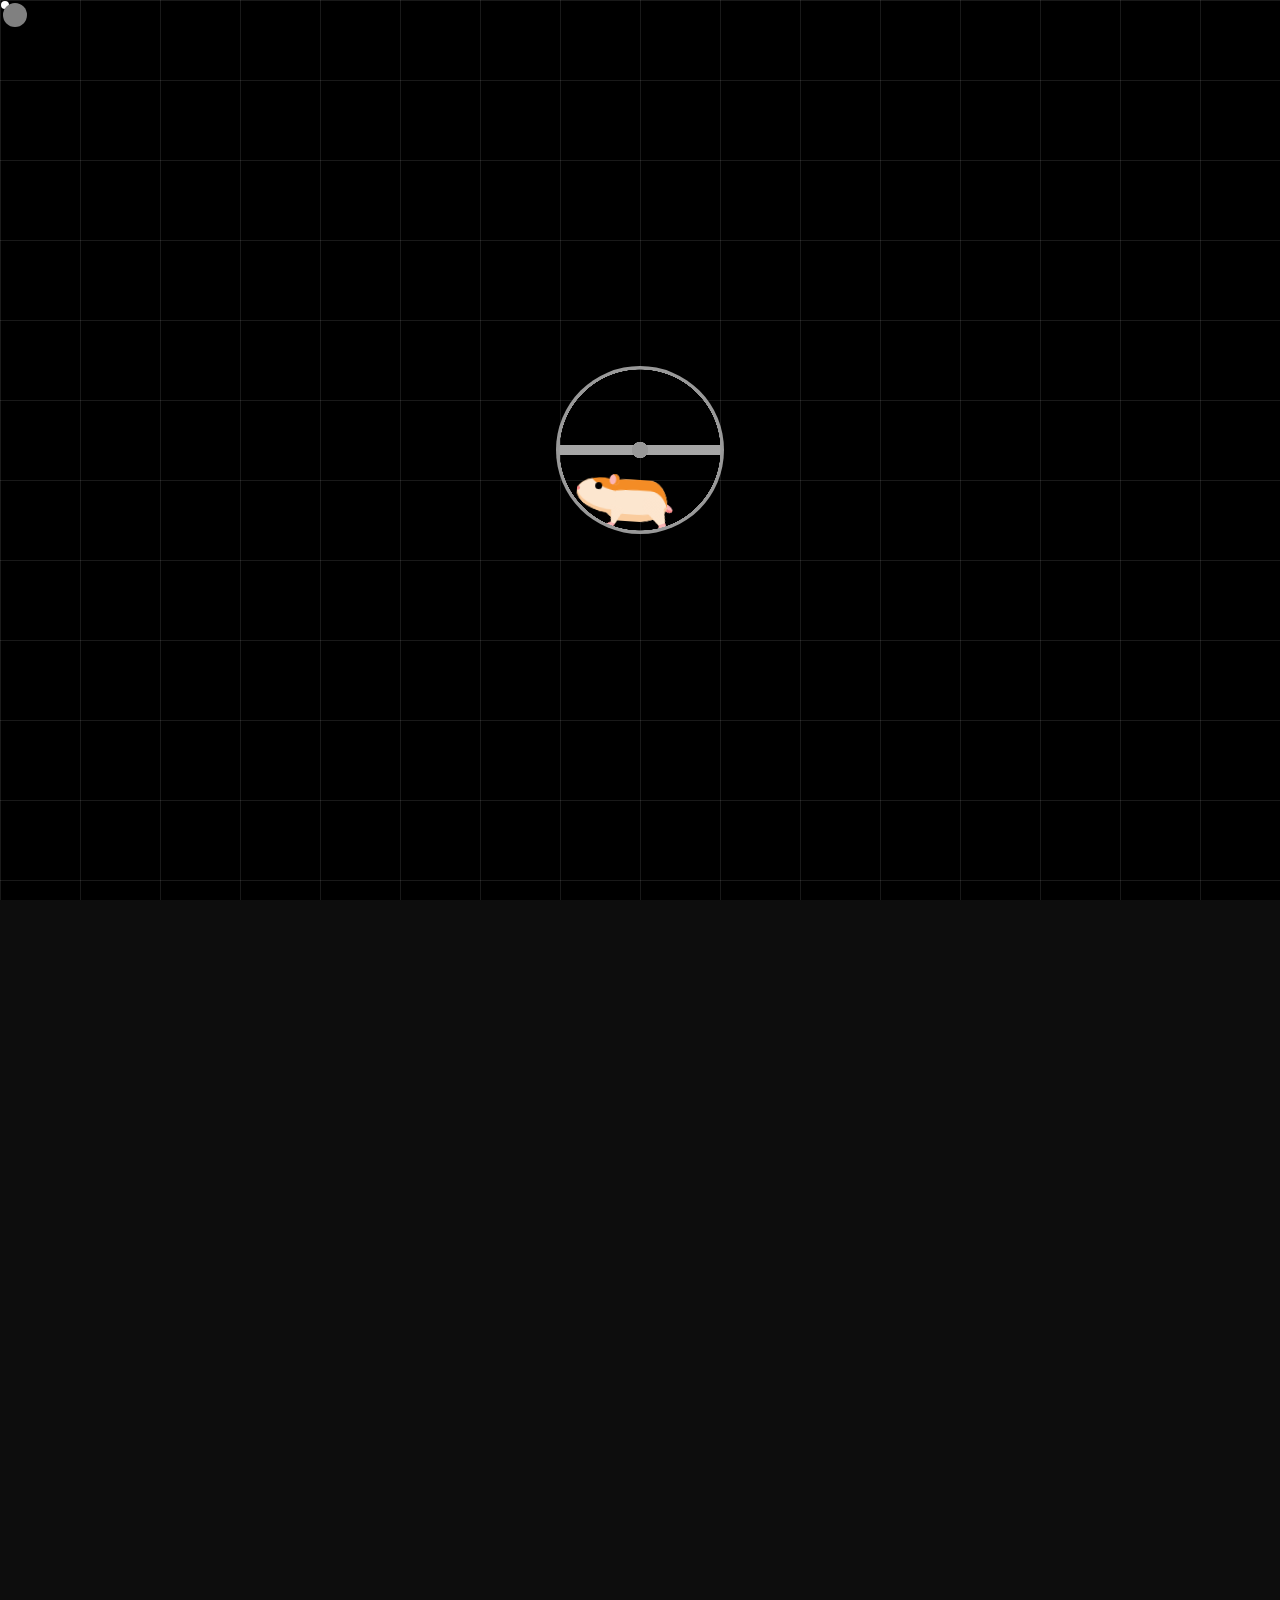
==== commit 6bf69961: "Update index.html" ====
--- a/index.html
+++ b/index.html
@@ -1,202 +1,943 @@
-<!DOCTYPE html>
-<html lang="en">
-<head>
-    <meta charset="UTF-8">
-    <meta name="viewport" content="width=device-width, initial-scale=1.0">
-    <title>AdityaMalode</title>
-    <link rel="stylesheet" href="style.css">
-</head>
-<body>
-<div>
-    <div class="container">
-        <nav>
-            <img alt="" src="images\logo.png" class="logo">
-            <ul>
-                <a href="https://www.linkedin.com/in/am6720/" target="_blank">
-                    <button class="hire-me-button blink">Hire me!</button>
-                </a>
-                <li><a href="#">Home</a></li>
-                <li><a href="https://www.linkedin.com/in/am6720/">About</a></li>
-                <li><a href="resume.html">Resume</a></li>
-                <li><a href="contactme.html">Contact Me</a></li>
-            </ul>
-        </nav>
-        <div id="progress-bar-container">
-            <div id="progress-bar"></div>
-        </div>
-        <div class="header-text">
-            <p class="typing-text">Developer & Computer Science Student</p>
-            <h1>Hi, I am <span>Aditya <span class="blinking-underscore"></span></span></h1>
-        </div>
-    </div>
-</div>
-<!---------------------about---------------------->
-<div id="about">
-    <div class="container">
-        <div class="row">
-            <div class="about col-1">
-                <img alt="" src="images\user.png">
-            </div>
-            <div class="about col-2">
-                <h1 class="sub-title">About Me</h1>
-                <p>I am a future MS student in Computer Science at <span>The University of Georgia</span>, starting in fall 2023.
-                    I have a strong interest and background in Software Engineering and programming languages, 
-                    such as Java, Javascript, Python, and C++. I am currently working on Full Stack Software Engineering 
-                    project as an UI developer working with javascript, HTML and CSS.
-                    I am looking for Summer Internship positions for 2024, as SDE and Application development.</p>
-                <div class="tab-titles">
-                    <P class="tab-links active-link" onclick="opentab('skills')"> Skills</P>
-                    <P class="tab-links "onclick="opentab('education')"> Education</P>
-                    <P class="tab-links"onclick="opentab('projects')"> Projects</P>
-                </div>
-                <div class="tab-contents active-tab" id="skills">
-                    <ul>
-                        <li><span>C++</span><br>Programming</li>
-                        <li><span>Java</span><br>Development</li>
-                        <li><span>HTML/CSS</span><br> Web Developmet</li>
-                        <li><span>JavScript</span></li>
-                        <li><span>UI/UX</span><br> Designing Webapp Interfaces</li>
-                        <li><span>SQL</span><br>Database Designing</li>
-                        <li><span>Python</span><br> Data Analysis</li>
-                    </ul>
-                </div>
-                <div class="tab-contents" id="education">
-                    <ul>
-                        <li>
-                            <span>MS Computer Science</span><br>
-                            <span>2023-Present</span><br>
-                            The University of Georgia, Athens
-                        </li>
-                        <li>
-                            <span>BE Electrical Engineering </span>
-                            <b class="floating-gpa">GPA 9.18</b><br>
-                            <span>2018-2022</span><br>
-                            K.K.Wagh Institute of Engineering Education & Research, Nashik, India
-                        </li>
-                        <li>
-                            <span>Junior College General Sciences</span>
-                            <b class="floating-gpa">GPA 7.31</b><br>
-                            <span>2016-2018</span><br>
-                            K.V.N Naik ACS Junior College
-                        </li>
-                    </ul>
-                </div>
-                <div class="tab-contents" id="projects">
-                    <ul>
-                        <li><span>UGA Movie Booking Website</span><br>Development</li>
-                        <li><span>Weather app</span><br>Development</li>
-                        <li><span>TempFile autodelete using Python</span><br> Python Automation</li>
-                        <li><span>Shiksha E-Learning Website</span></li>
-                        <li><span>Neighbourhood Analysis</span><br>Data Science Project</li>
-                        <li><span>Tesla & Gamestop stock analysis</span><br>Data Science Project</li>
-                    </ul>
-                </div>
-            </div>
-        </div>
-    </div>
-</div>
-</div>
-
-<!-- Projects Section -->
-<div id="projects">
-    <div class="container">
-        <h2>My Projects</h2>
-        <div class="project-cards">
-            <!-- Project Card 1 -->
-            <div class="project-card">
-                <img alt="" src="images\project1.jpg" alt="Project 1">
-                <h3>UGA Movie Booking Website</h3>
-                <p>This platform, powered by a user-friendly interface and dynamic features, 
-                    simplifies the process of reserving and purchasing movie tickets, 
-                    offering moviegoers a convenient and enjoyable booking solution</p>
-            </div>
-            <!-- Project Card 1 -->
-            <div class="project-card">
-                <img alt="" src="images\weather.jpg" alt="Project 1">
-                <h3>Weather app</h3>
-                <p>Seamlessly combining HTML, CSS, and JavaScript, 
-                    this application provides up-to-date weather forecasts and conditions,
-                    making it easy to stay informed about the weather in your area</p>
-            </div>
-            <!-- Project Card 1 -->
-            <div class="project-card">
-                <img alt="" src="images\python.png" alt="Project 1">
-                <h3>TempFile autodelete using Python</h3>
-                <p>Simplify your workflow by automating the deletion of temporary files, 
-                    enhancing system hygiene, and saving time with a 
-                    Python script designed to efficiently manage and clean up temporary data.</p>
-            </div>
-            <!-- Project Card 1 -->
-            <div class="project-card">
-                <img alt="" src="images\project1.jpg" alt="Project 1">
-                <h3>Shiksha E-Learning Website</h3>
-                <p>Description of Project 1.</p>
-            </div>
-            <!-- Project Card 1 -->
-            <div class="project-card">
-                <img alt="" src="images\neighbourhood.png" alt="Project 1">
-                <h3>Neighbourhood Analysis</h3>
-                <p>Description of Project 1.</p>
-            </div>
-
-            <!-- Project Card 2 -->
-            <div class="project-card">
-                <img alt="" src="images\teslagame.jpg" alt="Project 2">
-                <h3>Tesla & Gamestop stock analysis</h3>
-                <p>Leveraging data science techniques to provide actionable insights and predictions for investors, 
-                    this project analyzes the dynamic stock performance of Tesla and GameStop, 
-                    offering valuable information for informed decision-making in the ever-changing financial market.</p>
-            </div>
-
-            <!-- Add more project cards as needed -->
-        </div>
-        <div class="footer">
-            <h2>Contact Information</h2>
-            <p>Email: aditya.inc6720@gmail.com</p>
-<script>
-    var tablinks = document.getElementsByClassName("tab-links");
-    var tabcontents = document.getElementsByClassName("tab-contents");
-
-    function opentab(tabname) {
-        for (tablink of tablinks) {
-            tablink.classList.remove("active-link");
-        }
-        for (tabcontent of tabcontents) {
-            tabcontent.classList.remove("active-tab");
-        }
-        document.getElementById(tabname).classList.add("active-tab");
-        event.currentTarget.classList.add("active-link");
-    }
-    const textElement = document.querySelector(".typing-text");
-        const text = textElement.innerText;
-        let index = 0;
-        let isTyping = true;
-
-        function type() {
-            if (isTyping) {
-                textElement.innerText = text.slice(0, index);
-                index++;
-                if (index > text.length) {
-                    isTyping = false;
-                    setTimeout(type, 100); // Pause for 1 second after typing
-                } else {
-                    setTimeout(type, 10); // Adjust the typing speed as needed
-                }
-            } else {
-                textElement.innerText = text.slice(0, index);
-                index--;
-          
-            }
-        }
-
-        type();
-        window.addEventListener('scroll', () => {
-    const scrollTop = window.scrollY;
-    const scrollHeight = document.documentElement.scrollHeight - window.innerHeight;
-    const progress = (scrollTop / scrollHeight) * 100;
-    document.getElementById('progress-bar').style.width = progress + '%';
-});
-
-</script>
-</body>
-</html>
+<!DOCTYPE html>
+<html lang="en">
+<head>
+    <meta charset="UTF-8">
+    <meta name="viewport" content="width=device-width, initial-scale=1.0">
+    <title>Aditya Malode</title>
+    <link rel="stylesheet" href="https://cdnjs.cloudflare.com/ajax/libs/font-awesome/5.15.4/css/all.min.css">
+    <link href="https://fonts.googleapis.com/css2?family=Roboto:wght@300;400;700&display=swap" rel="stylesheet">
+    <style>
+        html, body {
+            margin: 0;
+            padding: 0;
+            height: 100%;
+            font-family: 'Roboto', sans-serif;
+            background-color: #0d0d0d;
+            color: #f0f0f0;
+            overflow-y: auto;
+            position: relative;
+            cursor: none;
+        }
+
+        .grid-background {
+            position: fixed;
+            top: 0;
+            left: 0;
+            width: 100%;
+            height: 100%;
+            background: #000000;
+            --gap: 5em;
+            --line: 1px;
+            --color: rgba(255, 255, 255, 0.2);
+            background-image: linear-gradient(
+                -90deg,
+                transparent calc(var(--gap) - var(--line)),
+                var(--color) calc(var(--gap) - var(--line) + 1px),
+                var(--color) var(--gap)
+            ),
+            linear-gradient(
+                0deg,
+                transparent calc(var(--gap) - var(--line)),
+                var(--color) calc(var(--gap) - var(--line) + 1px),
+                var(--color) var(--gap)
+            );
+            background-size: var(--gap) var(--gap);
+            pointer-events: none;
+        }
+
+        header {
+            position: sticky;
+            width: 100%;
+            top: 0;
+            background-color: rgba(255, 255, 255, 0.1);
+            backdrop-filter: blur(10px);
+            z-index: 1000;
+            padding: 1rem 2rem;
+            display: flex;
+            justify-content: space-between;
+            align-items: center;
+        }
+
+        nav ul {
+            list-style: none;
+            display: flex;
+            justify-content: flex-end;
+            margin: 0;
+            padding: 0;
+        }
+
+        nav ul li {
+            margin-left: 2rem;
+        }
+
+        nav ul li a, .resume-button {
+            text-decoration: none;
+            color: #f0f0f0;
+            font-weight: 400;
+            transition: color 0.3s, background-color 0.3s, transform 0.3s;
+            padding: 0.5rem 1rem;
+            border-radius: 5px;
+        }
+
+        nav ul li a:hover, .resume-button:hover {
+            color: #ff7999;
+            background-color: rgba(255, 255, 255, 0.1);
+            transform: scale(1.05);
+        }
+
+        .resume-button {
+            background-color: #ff4f81;
+            color: #f0f0f0;
+            cursor: pointer;
+        }
+
+        #theme-toggle {
+            background: none;
+            border: none;
+            color: #f0f0f0;
+            cursor: pointer;
+            font-size: 1.2rem;
+        }
+
+        .intro {
+            text-align: center;
+            padding-top: 10vh;
+            max-width: 800px;
+            margin: 0 auto;
+            position: relative;
+            z-index: 10;
+        }
+
+        .intro h1 {
+            font-size: 3rem;
+            margin: 0;
+            color: #ff4f81;
+            font-weight: 700;
+            letter-spacing: 0.1rem;
+            transition: text-shadow 0.3s ease;
+        }
+
+        .intro p {
+            font-size: 1.2rem;
+            margin: 1rem 0;
+            font-weight: 300;
+            line-height: 1.6;
+            transition: text-shadow 0.3s ease;
+        }
+
+        .intro strong {
+            font-weight: 700;
+            color: #ff4f81;
+        }
+
+        .intro a {
+            color: #ff4f81;
+            text-decoration: none;
+            border-bottom: 2px solid #ff4f81;
+            padding-bottom: 0.2rem;
+            transition: color 0.3s, border-bottom-color 0.3s;
+            transition: text-shadow 0.3s ease;
+        }
+
+        .intro a:hover {
+            color: #ff7999;
+            border-bottom-color: #ff7999;
+            text-shadow: 0 10px 10px #ff4f81;
+        }
+
+        .intro .more {
+            display: inline-block;
+            margin-top: 2rem;
+            font-size: 1.2rem;
+            font-weight: 400;
+        }
+
+        .social-icons {
+            margin-top: 3rem;
+        }
+
+        .social-icons a {
+            margin: 0 1rem;
+            color: #f0f0f0;
+            text-decoration: none;
+            font-size: 1.5rem;
+            transition: color 0.3s;
+        }
+
+        .social-icons a:hover {
+            color: #a0a0a0;
+        }
+
+        .scroll-instruction {
+            text-align: center;
+            margin-top: 2rem;
+            font-size: 1rem;
+            font-weight: 300;
+            color: #ff4f81;
+            animation: fadeInOut 2s infinite;
+        }
+
+        @keyframes fadeInOut {
+            0%, 100% { opacity: 1; }
+            50% { opacity: 0; }
+        }
+
+        .experience, .education {
+            margin-top: 15rem;
+            position: relative;
+            z-index: 5;
+            padding-left: 50px;
+        }
+
+        .experience h2, .education h2 {
+            font-size: 2.5rem;
+            color: #ff4f81;
+            font-weight: 700;
+            margin-bottom: 2rem;
+            text-align: center;
+        }
+
+        .timeline {
+            position: relative;
+            max-width: 600px;
+            margin: 0 auto;
+            padding: 0 10px;
+            list-style: none;
+        }
+
+        .timeline::before {
+            content: '';
+            position: absolute;
+            top: 0;
+            bottom: 0;
+            width: 2px;
+            background: #ff4f81;
+            left: 20px;
+            transform: translateX(50%);
+        }
+
+        .timeline-item {
+            position: relative;
+            margin: 1rem 0 2rem 0;
+            padding: 1rem 1rem;
+            width: calc(100% - 70px);
+            background: rgba(255, 255, 255, 0.1);
+            border-radius: 10px;
+            backdrop-filter: blur(10px);
+            transition: transform 0.5s, opacity 0.5s;
+            transform-origin: top;
+            left: 50px;
+        }
+
+        .timeline-item-date {
+            padding: 0 1rem;
+            font-size: 1rem;
+            color: #ff4f81;
+            font-weight: bold;
+            margin-top: 3rem;
+            margin-bottom: 1rem;
+        }
+
+        .timeline-item-logo {
+            width: 90px;
+            height: 90px;
+            object-fit: contain;
+            border-radius: 50%;
+            margin-bottom: 1rem;
+        }
+
+        .timeline-item::before {
+            content: '';
+            position: absolute;
+            width: 20px;
+            height: 20px;
+            border-radius: 50%;
+            background: #ff4f81;
+            top: 20px;
+            left: -30px;
+            transform: translateY(-50%);
+        }
+
+        .timeline-item h3 {
+            font-size: 1.5rem;
+            color: #ff4f81;
+            margin-bottom: 1rem;
+        }
+
+        .timeline-item p {
+            font-size: 1rem;
+            font-weight: 300;
+            line-height: 1.6;
+        }
+
+        .timeline-item:hover {
+            transform: scale(1.05);
+            z-index: 2;
+        }
+        footer {
+            text-align: center;
+            padding: 1px;
+            background-color: rgba(255, 255, 255, 0.1);
+            backdrop-filter: blur(10px);
+            color: #f0f0f0;
+            position: relative;
+            z-index: 10;
+        }
+
+        footer a {
+            color: #ff4f81;
+            text-decoration: none;
+        }
+
+        footer a:hover {
+            color: #ff7999;
+        }
+
+        .light-theme {
+            background-color: #f0f0f0;
+            color: #f5f3f3;
+        }
+
+        .light-theme .grid-background {
+            --color: rgba(74, 73, 73, 0.736);
+        }
+
+        .light-theme nav ul li a,
+        .light-theme .resume-button,
+        .light-theme .intro .more,
+        .light-theme #theme-toggle,
+        .light-theme .experience h2,
+        .light-theme .education h2,
+        .light-theme .timeline-item h3 {
+            color: #0d0d0d;
+        }
+
+        .light-theme .intro strong,
+        .light-theme .intro a {
+            color: #ff4f81;
+        }
+
+        .light-theme .intro a:hover {
+            color: #ff7999;
+            border-bottom-color: #ff7999;
+            text-shadow: 0 0 10px #ff4f81;
+        }
+
+        .light-theme .social-icons a {
+            color: #0d0d0d;
+        }
+
+        .light-theme .social-icons a:hover {
+            color: #333;
+        }
+
+        .wheel-and-hamster {
+            --dur: 1s;
+            position: relative;
+            width: 12em;
+            height: 12em;
+            font-size: 14px;
+            margin: auto;
+            top: 50%;
+            transform: translateY(-50%);
+            opacity: 1;
+            transition: opacity 0.5s ease;
+        }
+
+        .wheel,
+        .hamster,
+        .hamster div,
+        .spoke {
+            position: absolute;
+        }
+
+        .wheel,
+        .spoke {
+            border-radius: 50%;
+            top: 0;
+            left: 0;
+            width: 100%;
+            height: 100%;
+        }
+
+        .wheel {
+            background: radial-gradient(100% 100% at center, hsla(0,0%,60%,0) 47.8%, hsl(0,0%,60%) 48%);
+            z-index: 2;
+        }
+
+        .hamster {
+            animation: hamster var(--dur) ease-in-out infinite;
+            top: 50%;
+            left: calc(50% - 3.5em);
+            width: 7em;
+            height: 3.75em;
+            transform: rotate(4deg) translate(-0.8em,1.85em);
+            transform-origin: 50% 0;
+            z-index: 1;
+        }
+
+        .hamster__head {
+            animation: hamsterHead var(--dur) ease-in-out infinite;
+            background: hsl(30,90%,55%);
+            border-radius: 70% 30% 0 100% / 40% 25% 25% 60%;
+            box-shadow: 0 -0.25em 0 hsl(30,90%,80%) inset,
+            0.75em -1.55em 0 hsl(30,90%,90%) inset;
+            top: 0;
+            left: -2em;
+            width: 2.75em;
+            height: 2.5em;
+            transform-origin: 100% 50%;
+        }
+
+        .hamster__ear {
+            animation: hamsterEar var(--dur) ease-in-out infinite;
+            background: hsl(0,90%,85%);
+            border-radius: 50%;
+            box-shadow: -0.25em 0 hsl(30,90%,55%) inset;
+            top: -0.25em;
+            right: -0.25em;
+            width: 0.75em;
+            height: 0.75em;
+            transform-origin: 50% 75%;
+        }
+
+        .hamster__eye {
+            animation: hamsterEye var(--dur) linear infinite;
+            background-color: hsl(0,0%,0%);
+            border-radius: 50%;
+            top: 0.375em;
+            left: 1.25em;
+            width: 0.5em;
+            height: 0.5em;
+        }
+
+        .hamster__nose {
+            background: hsl(0,90%,75%);
+            border-radius: 35% 65% 85% 15% / 70% 50% 50% 30%;
+            top: 0.75em;
+            left: 0;
+            width: 0.2em;
+            height: 0.25em;
+        }
+
+        .hamster__body {
+            animation: hamsterBody var(--dur) ease-in-out infinite;
+            background: hsl(30,90%,90%);
+            border-radius: 50% 30% 50% 30% / 15% 60% 40% 40%;
+            box-shadow: 0.1em 0.75em 0 hsl(30,90%,55%) inset,
+            0.15em -0.5em 0 hsl(30,90%,80%) inset;
+            top: 0.25em;
+            left: 2em;
+            width: 4.5em;
+            height: 3em;
+            transform-origin: 17% 50%;
+            transform-style: preserve-3d;
+        }
+
+        .hamster__limb--fr,
+        .hamster__limb--fl {
+            clip-path: polygon(0 0,100% 0,70% 80%,60% 100%,0% 100%,40% 80%);
+            top: 2em;
+            left: 0.5em;
+            width: 1em;
+            height: 1.5em;
+            transform-origin: 50% 0;
+        }
+
+        .hamster__limb--fr {
+            animation: hamsterFRLimb var(--dur) linear infinite;
+            background: linear-gradient(hsl(30,90%,80%) 80%,hsl(0,90%,75%) 80%);
+            transform: rotate(15deg) translateZ(-1px);
+        }
+
+        .hamster__limb--fl {
+            animation: hamsterFLLimb var(--dur) linear infinite;
+            background: linear-gradient(hsl(30,90%,90%) 80%,hsl(0,90%,85%) 80%);
+            transform: rotate(15deg);
+        }
+
+        .hamster__limb--br,
+        .hamster__limb--bl {
+            border-radius: 0.75em 0.75em 0 0;
+            clip-path: polygon(0 0,100% 0,100% 30%,70% 90%,70% 100%,30% 100%,40% 90%,0% 30%);
+            top: 1em;
+            left: 2.8em;
+            width: 1.5em;
+            height: 2.5em;
+            transform-origin: 50% 30%;
+        }
+
+        .hamster__limb--br {
+            animation: hamsterBRLimb var(--dur) linear infinite;
+            background: linear-gradient(hsl(30,90%,80%) 90%,hsl(0,90%,75%) 90%);
+            transform: rotate(-25deg) translateZ(-1px);
+        }
+
+        .hamster__limb--bl {
+            animation: hamsterBLLimb var(--dur) linear infinite;
+            background: linear-gradient(hsl(30,90%,90%) 90%,hsl(0,90%,85%) 90%);
+            transform: rotate(-25deg);
+        }
+
+        .hamster__tail {
+            animation: hamsterTail var(--dur) linear infinite;
+            background: hsl(0,90%,85%);
+            border-radius: 0.25em 50% 50% 0.25em;
+            box-shadow: 0 -0.2em 0 hsl(0,90%,75%) inset;
+            top: 1.5em;
+            right: -0.5em;
+            width: 1em;
+            height: 0.5em;
+            transform: rotate(30deg) translateZ(-1px);
+            transform-origin: 0.25em 0.25em;
+        }
+
+        .spoke {
+            animation: spoke var(--dur) linear infinite;
+            background: radial-gradient(100% 100% at center,hsl(0,0%,60%) 4.8%,hsla(0,0%,60%,0) 5%),
+            linear-gradient(hsla(0,0%,55%,0) 46.9%,hsl(0,0%,65%) 47% 52.9%,hsla(0,0%,65%,0) 53%) 50% 50% / 99% 99% no-repeat;
+        }
+
+        @keyframes hamster {
+            from, to {
+                transform: rotate(4deg) translate(-0.8em,1.85em);
+            }
+            50% {
+                transform: rotate(0) translate(-0.8em,1.85em);
+            }
+        }
+
+        @keyframes hamsterHead {
+            from, 25%, 50%, 75%, to {
+                transform: rotate(0);
+            }
+            12.5%, 37.5%, 62.5%, 87.5% {
+                transform: rotate(8deg);
+            }
+        }
+
+        @keyframes hamsterEye {
+            from, 90%, to {
+                transform: scaleY(1);
+            }
+            95% {
+                transform: scaleY(0);
+            }
+        }
+
+        @keyframes hamsterEar {
+            from, 25%, 50%, 75%, to {
+                transform: rotate(0);
+            }
+            12.5%, 37.5%, 62.5%, 87.5% {
+                transform: rotate(12deg);
+            }
+        }
+
+        @keyframes hamsterBody {
+            from, 25%, 50%, 75%, to {
+                transform: rotate(0);
+            }
+            12.5%, 37.5%, 62.5%, 87.5% {
+                transform: rotate(-2deg);
+            }
+        }
+
+        @keyframes hamsterFRLimb {
+            from, 25%, 50%, 75%, to {
+                transform: rotate(50deg) translateZ(-1px);
+            }
+            12.5%, 37.5%, 62.5%, 87.5% {
+                transform: rotate(-30deg) translateZ(-1px);
+            }
+        }
+
+        @keyframes hamsterFLLimb {
+            from, 25%, 50%, 75%, to {
+                transform: rotate(-30deg);
+            }
+            12.5%, 37.5%, 62.5%, 87.5% {
+                transform: rotate(50deg);
+            }
+        }
+
+        @keyframes hamsterBRLimb {
+            from, 25%, 50%, 75%, to {
+                transform: rotate(-60deg) translateZ(-1px);
+            }
+            12.5%, 37.5%, 62.5%, 87.5% {
+                transform: rotate(20deg) translateZ(-1px);
+            }
+        }
+
+        @keyframes hamsterBLLimb {
+            from, 25%, 50%, 75%, to {
+                transform: rotate(20deg);
+            }
+            12.5%, 37.5%, 62.5%, 87.5% {
+                transform: rotate(-60deg);
+            }
+        }
+
+        @keyframes hamsterTail {
+            from, 25%, 50%, 75%, to {
+                transform: rotate(30deg) translateZ(-1px);
+            }
+            12.5%, 37.5%, 62.5%, 87.5% {
+                transform: rotate(10deg) translateZ(-1px);
+            }
+        }
+
+        @keyframes spoke {
+            from {
+                transform: rotate(0);
+            }
+            to {
+                transform: rotate(-1turn);
+            }
+        }
+
+        #main-content {
+            display: block;
+            opacity: 0;
+            transition: opacity 1s ease, transform 1s ease;
+            transform: translateY(20px);
+        }
+
+        #main-content.visible {
+            opacity: 1;
+            transform: translateY(0);
+        }
+
+        .cursor {
+            pointer-events: none;
+            position: fixed;
+            top: 0;
+            left: 0;
+            width: 100%;
+            height: 100%;
+            z-index: 10000;
+        }
+
+        .cursor__ball {
+            position: absolute;
+            top: 0;
+            left: 0;
+            mix-blend-mode: difference;
+            pointer-events: none;
+        }
+
+        .cursor__ball svg {
+            display: block;
+        }
+
+        .cursor__ball--big circle {
+            fill: rgba(255, 255, 255, 0.5);
+            transition: transform 0.3s ease;
+        }
+
+        .cursor__ball--small circle {
+            fill: #fff;
+        }
+
+        .hoverable {
+            color: #fff;
+            position: relative;
+        }
+
+        .hoverable:hover {
+            cursor: none;
+            text-shadow: 0 0 10px #ff4f81;
+        }
+        /* General styles for mobile responsiveness */
+@media (max-width: 768px) {
+    body {
+        font-size: 14px;
+    }
+
+    header {
+        padding: 1rem;
+    }
+
+    nav ul {
+        flex-direction: column;
+        align-items: flex-start;
+    }
+
+    nav ul li {
+        margin-left: 0;
+        margin-top: 0.5rem;
+    }
+
+    .projects {
+        padding-top: 10vh;
+        height: auto; /* Allow auto height for better scrolling */
+    }
+
+    .projects h1 {
+        font-size: 2rem;
+    }
+
+    .timeline {
+        padding: 0 1rem;
+    }
+
+    .timeline::before {
+        left: 20px;
+    }
+
+    .timeline-item {
+        width: 100%;
+        padding: 10px 20px;
+        left: 0 !important;
+    }
+
+    .timeline-item::before {
+        left: 10px;
+    }
+
+    .timeline-item:nth-child(even) {
+        left: 0;
+    }
+
+    .timeline-item h2 {
+        font-size: 1.2rem;
+    }
+
+    .timeline-item p {
+        font-size: 0.9rem;
+    }
+
+    .timeline-item .date {
+        font-size: 0.8rem;
+    }
+
+    .cursor {
+        display: none; /* Hide custom cursor on mobile */
+    }
+}
+
+/* Specific styles for very small devices */
+@media (max-width: 480px) {
+    header {
+        flex-direction: column;
+        align-items: flex-start;
+    }
+
+    .resume-button {
+        margin-top: 0.5rem;
+        padding: 0.5rem;
+    }
+
+    .projects {
+        padding-top: 8vh;
+    }
+
+    .projects h1 {
+        font-size: 1.5rem;
+    }
+
+    .timeline-item {
+        padding: 5px 10px;
+    }
+
+    .timeline-item h2 {
+        font-size: 1rem;
+    }
+
+    .timeline-item p {
+        font-size: 0.8rem;
+    }
+
+    .timeline-item .date {
+        font-size: 0.7rem;
+    }
+}
+
+    </style>
+</head>
+<body>
+    <div class="grid-background"></div>
+    <div class="wheel-and-hamster">
+        <div class="wheel"></div>
+        <div class="hamster">
+            <div class="hamster__body">
+                <div class="hamster__head">
+                    <div class="hamster__ear"></div>
+                    <div class="hamster__eye"></div>
+                    <div class="hamster__nose"></div>
+                </div>
+                <div class="hamster__limb hamster__limb--fr"></div>
+                <div class="hamster__limb hamster__limb--fl"></div>
+                <div class="hamster__limb hamster__limb--br"></div>
+                <div class="hamster__limb hamster__limb--bl"></div>
+                <div class="hamster__tail"></div>
+            </div>
+        </div>
+        <div class="spoke"></div>
+    </div>
+    <div id="main-content">
+        <header>
+            <nav>
+                <ul>
+                    <li><a href="#">About</a></li>
+                    <li><a href="projects.html">Projects</a></li>
+                    <li><a href="contact.html">Contact</a></li>
+                    <li><a href="resume.html" class="resume-button">Resume</a></li>
+                    <li><button id="theme-toggle">🌙</button></li>
+                </ul>
+            </nav>
+        </header>
+        <main>
+            <section class="intro">
+                <h1 class="hoverable">I'm Aditya Malode</h1>
+                <p class="hoverable"><code>Welcome to the digital home of Aditya Malode, a Computer Science enthusiast with a flair for <strong>Development</strong>, <strong>User Experience</strong> and <strong>Web Design</strong>. With a passion for blending creativity and technology, I specialize in crafting seamless and engaging digital experiences.</code></p>
+                <p class="hoverable"><code>Explore my journey through <strong>CODE</strong>, where each line is a step towards <strong>Innovation & Excellence</strong>. Dive into a world where design meets development, and together, let's create something extraordinary.</code></p>
+                <a href="skills.html" class="more hoverable">See More About Me →</a>
+                <div class="social-icons">
+                    <a href="https://www.linkedin.com/in/am6720/" class="hoverable"><i class="fab fa-linkedin"></i></a>
+                    <a href="https://github.com/Ady-6720" class="hoverable"><i class="fab fa-github"></i></a>
+                    <a href="#" class="hoverable"><i class="fab fa-twitter"></i></a>
+                    <a href="#" class="hoverable"><i class="fab fa-instagram"></i></a>
+                </div>
+                <div class="scroll-instruction"><h3><strong>Scroll down to explore more</strong></h3></div>
+            </section>
+            <section class="experience">
+                <h2>Experience</h2>
+                <ul class="timeline">
+                    <li class="timeline-item">
+                        <div class="timeline-item-date">06/2023 - 08/2023</div>
+                        <h3>Software Engineer Intern - GrunTech Solutions</h3>
+                        <p>Nashik, MH, India</p>
+                        <p>Served as core Java developer in a 5-person team, developing CRM software resulting in a 20% improvement in operational efficiency and a 25% increase in user engagement. Utilized Scrum in Agile project management, engaging with clients for requirements, streamlining timelines, and team coordination. Implemented AWS for cloud deployments and Selenium for automated testing, overhauling software quality and speeding up release cycles.</p>
+                    </li>
+                    <li class="timeline-item">
+                        <div class="timeline-item-date">06/2021 - 08/2021</div>
+                        <h3>Machine Learning Summer Intern - Technophilia Pvt. Ltd</h3>
+                        <p>Noida, India</p>
+                        <p>Developed UI with React.js and cleaned data with Python Pandas, increasing user interface responsiveness by 30% and data accuracy for machine learning projects by 40%. Augmented data manipulation proficiency with Pandas and NumPy, integrating SQL databases for efficient data retrieval. Optimized data manipulation workflows, achieving a 50% increase in efficiency for data cleaning and preprocessing tasks.</p>
+                    </li>
+                </ul>
+            </section>
+            
+            <section class="education">
+                <h2>Education</h2>
+                <ul class="timeline">
+                    <li class="timeline-item">
+                        <div class="timeline-item-date">08/2023 - Present</div>
+                        <img src="pngegg.png" alt="UGA Logo" class="timeline-item-logo">
+                        <h3>Master of Science in Computer Science</h3>
+                        <p>University of Georgia, Athens, GA, USA</p>
+                        <p>GPA 3.8/4.0. Relevant Coursework: Software Engineering, Database Management Systems, Distributed Systems, Data Structures & Algorithms, Computer Networks.</p>
+                    </li>
+                    <li class="timeline-item">
+                        <div class="timeline-item-date">06/2018 - 08/2022</div>
+                        <h3>Bachelor of Engineering in Electrical Engineering</h3>
+                        <p>University of Pune, Nashik, MH, India</p>
+                        <p>GPA 9.18/10. Completed various projects involving machine learning, web development, and mobile app development.</p>
+                    </li>
+                </ul>
+            </section>
+        </main>
+        <footer>
+            <p>© 2024 Aditya Malode. All rights reserved.</p>
+            <p><a href="mailto:aditya@example.com">aditya.inc6720@gmail.com</a></p>
+        </footer>
+    </div>
+    <div class="cursor">
+        <div class="cursor__ball cursor__ball--big">
+            <svg height="30" width="30">
+                <circle cx="15" cy="15" r="12" stroke-width="0"></circle>
+            </svg>
+        </div>
+        <div class="cursor__ball cursor__ball--small">
+            <svg height="10" width="10">
+                <circle cx="5" cy="5" r="4" stroke-width="0"></circle>
+            </svg>
+        </div>
+    </div>
+    <script src="https://cdnjs.cloudflare.com/ajax/libs/gsap/3.7.1/gsap.min.js"></script>
+    <script>
+        const themeToggle = document.getElementById('theme-toggle');
+
+        themeToggle.addEventListener('click', () => {
+            document.body.classList.toggle('light-theme');
+            themeToggle.textContent = document.body.classList.contains('light-theme') ? '🌞' : '🌙';
+        });
+
+        document.addEventListener('mousemove', (e) => {
+            const gridBg = document.querySelector('.grid-background');
+            const { clientX: x, clientY: y } = e;
+            gridBg.style.backgroundPosition = `${x / 10}px ${y / 10}px`;
+        });
+
+        window.addEventListener('load', () => {
+            const loader = document.querySelector('.wheel-and-hamster');
+            const mainContent = document.getElementById('main-content');
+            setTimeout(() => {
+                loader.style.opacity = '0';
+                mainContent.classList.add('visible');
+                setTimeout(() => {
+                    loader.style.display = 'none';
+                }, 500);
+            }, 2000);
+        });
+
+        const $bigBall = document.querySelector('.cursor__ball--big');
+        const $smallBall = document.querySelector('.cursor__ball--small');
+        const $hoverables = document.querySelectorAll('.hoverable');
+
+        document.body.addEventListener('mousemove', onMouseMove);
+        for (let i = 0; i < $hoverables.length; i++) {
+            $hoverables[i].addEventListener('mouseenter', onMouseHover);
+            $hoverables[i].addEventListener('mouseleave', onMouseHoverOut);
+        }
+
+        function onMouseMove(e) {
+            gsap.to($bigBall, {
+                duration: 0.4,
+                x: e.pageX - 15,
+                y: e.pageY - 15
+            });
+            gsap.to($smallBall, {
+                duration: 0.1,
+                x: e.pageX - 5,
+                y: e.pageY - 7
+            });
+        }
+
+        function onMouseHover() {
+            gsap.to($bigBall, {
+                duration: 0.3,
+                scale: 4
+            });
+        }
+
+        function onMouseHoverOut() {
+            gsap.to($bigBall, {
+                duration: 0.3,
+                scale: 1
+            });
+        }
+
+        const items = document.querySelectorAll('.timeline-item');
+        const observer = new IntersectionObserver(entries => {
+            entries.forEach(entry => {
+                if (entry.isIntersecting) {
+                    entry.target.style.opacity = '1';
+                    entry.target.style.transform = 'translateY(0)';
+                } else {
+                    entry.target.style.opacity = '0';
+                    entry.target.style.transform = 'translateY(100px)';
+                }
+            });
+        }, {
+            threshold: 0.1
+        });
+
+        items.forEach(item => {
+            observer.observe(item);
+        });
+    </script>
+</body>
+</html>
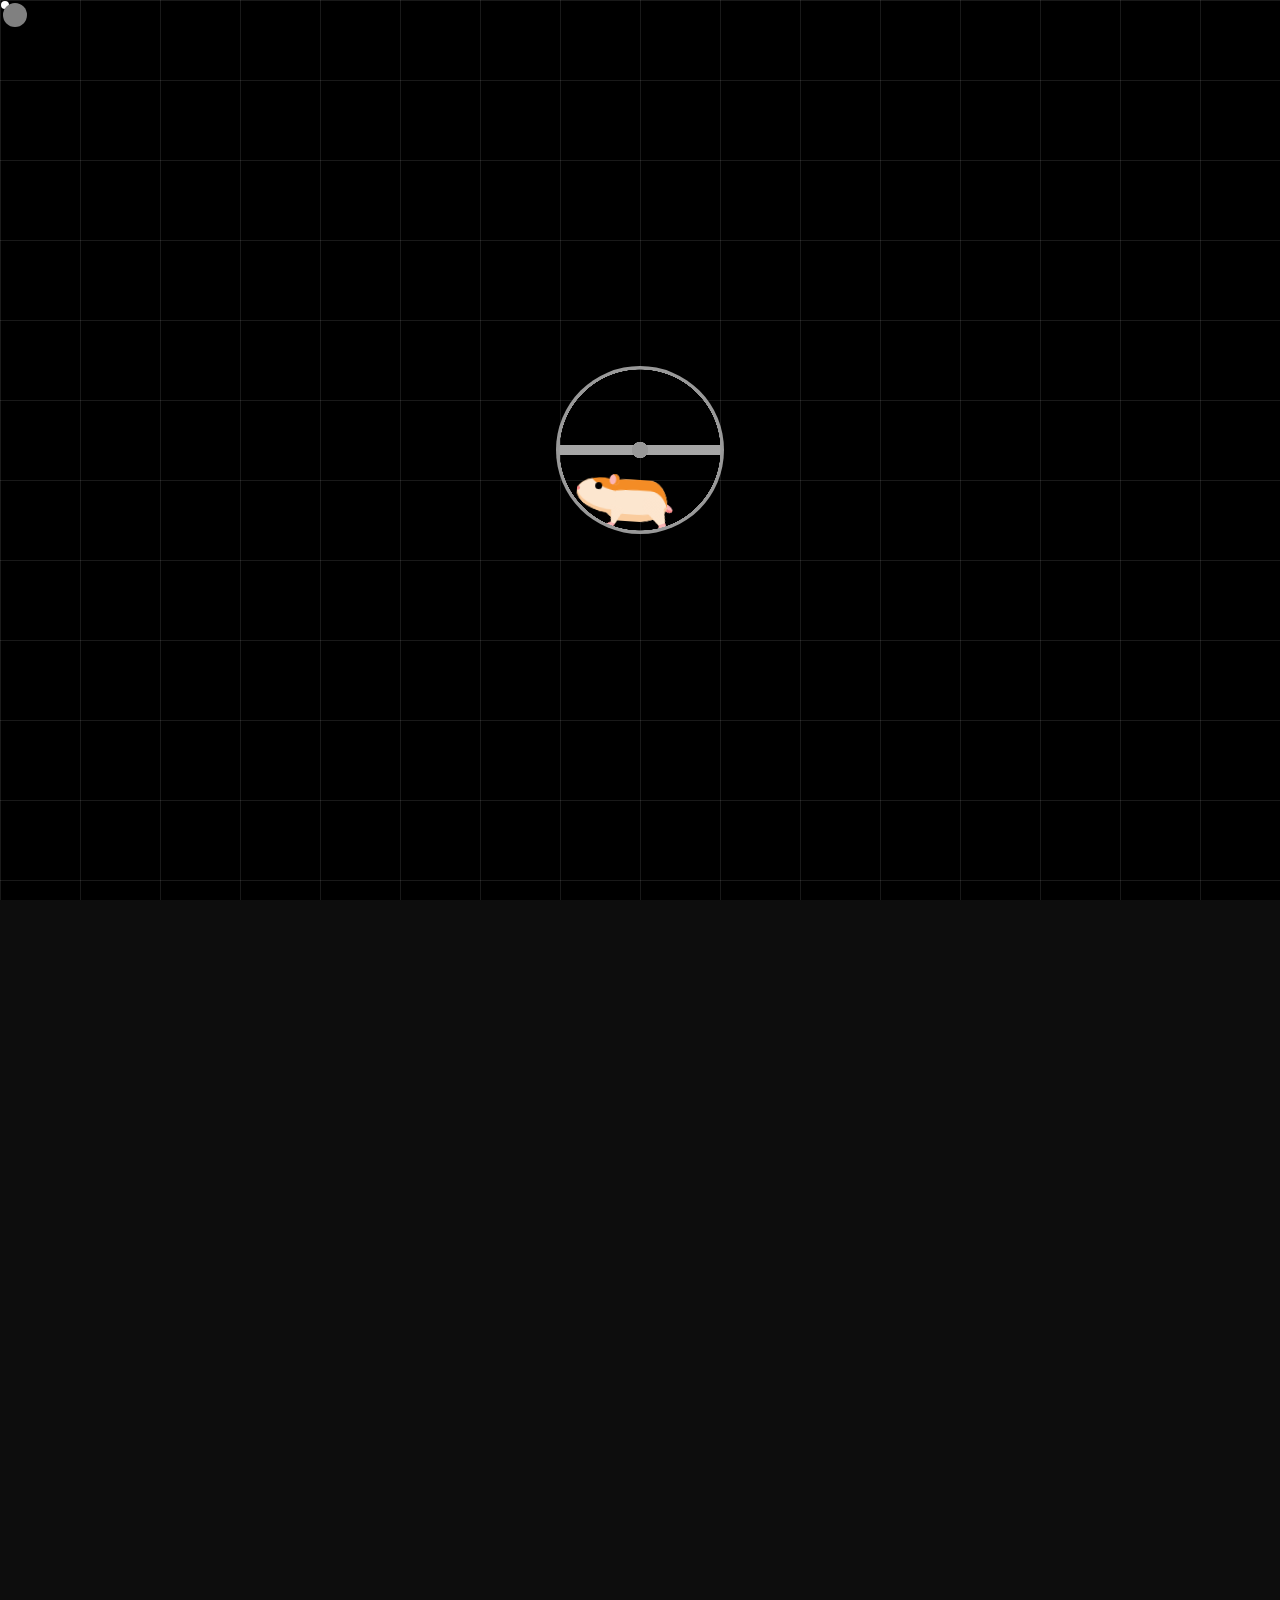
==== commit f462f525: "Update index.html" ====
--- a/index.html
+++ b/index.html
@@ -800,19 +800,28 @@
                     <a href="#" class="hoverable"><i class="fab fa-twitter"></i></a>
                     <a href="#" class="hoverable"><i class="fab fa-instagram"></i></a>
                 </div>
-                <div class="scroll-instruction"><h3><strong>Scroll down to explore more</strong></h3></div>
+                <div class="scroll-instruction"><h2><strong>Scroll down to explore more</strong></h2></div>
             </section>
             <section class="experience">
                 <h2>Experience</h2>
                 <ul class="timeline">
                     <li class="timeline-item">
-                        <div class="timeline-item-date">06/2023 - 08/2023</div>
-                        <h3>Software Engineer Intern - GrunTech Solutions</h3>
+                        <div class="timeline-item-date">05/2022 - 08/2023</div>
+                        <h3>Software Engineer - GrunTech Solutions</h3>
                         <p>Nashik, MH, India</p>
                         <p>Served as core Java developer in a 5-person team, developing CRM software resulting in a 20% improvement in operational efficiency and a 25% increase in user engagement. Utilized Scrum in Agile project management, engaging with clients for requirements, streamlining timelines, and team coordination. Implemented AWS for cloud deployments and Selenium for automated testing, overhauling software quality and speeding up release cycles.</p>
                     </li>
                     <li class="timeline-item">
                         <div class="timeline-item-date">06/2021 - 08/2021</div>
+                        <h3>Frontend Developer Intern - Technophilia Pvt. Ltd</h3>
+                        <p>Noida, India</p>
+                        <p>• Developed interactive and responsive UI components using React.js, enhancing website performance and user experience by 30%.
+                            • Utilized JavaScript and AJAX for dynamic content loading, resulting in faster page load times and improved user interaction
+                            • Integrated SQL databases for efficient data retrieval, ensuring seamless data presentation on the front end.
+                            • Collaborated with the back-end team to connect front-end components with RESTful APIs for robust functionality
+                        </p>
+                    <li class="timeline-item">
+                        <div class="timeline-item-date">06/2020 - 08/2020</div>
                         <h3>Machine Learning Summer Intern - Technophilia Pvt. Ltd</h3>
                         <p>Noida, India</p>
                         <p>Developed UI with React.js and cleaned data with Python Pandas, increasing user interface responsiveness by 30% and data accuracy for machine learning projects by 40%. Augmented data manipulation proficiency with Pandas and NumPy, integrating SQL databases for efficient data retrieval. Optimized data manipulation workflows, achieving a 50% increase in efficiency for data cleaning and preprocessing tasks.</p>
